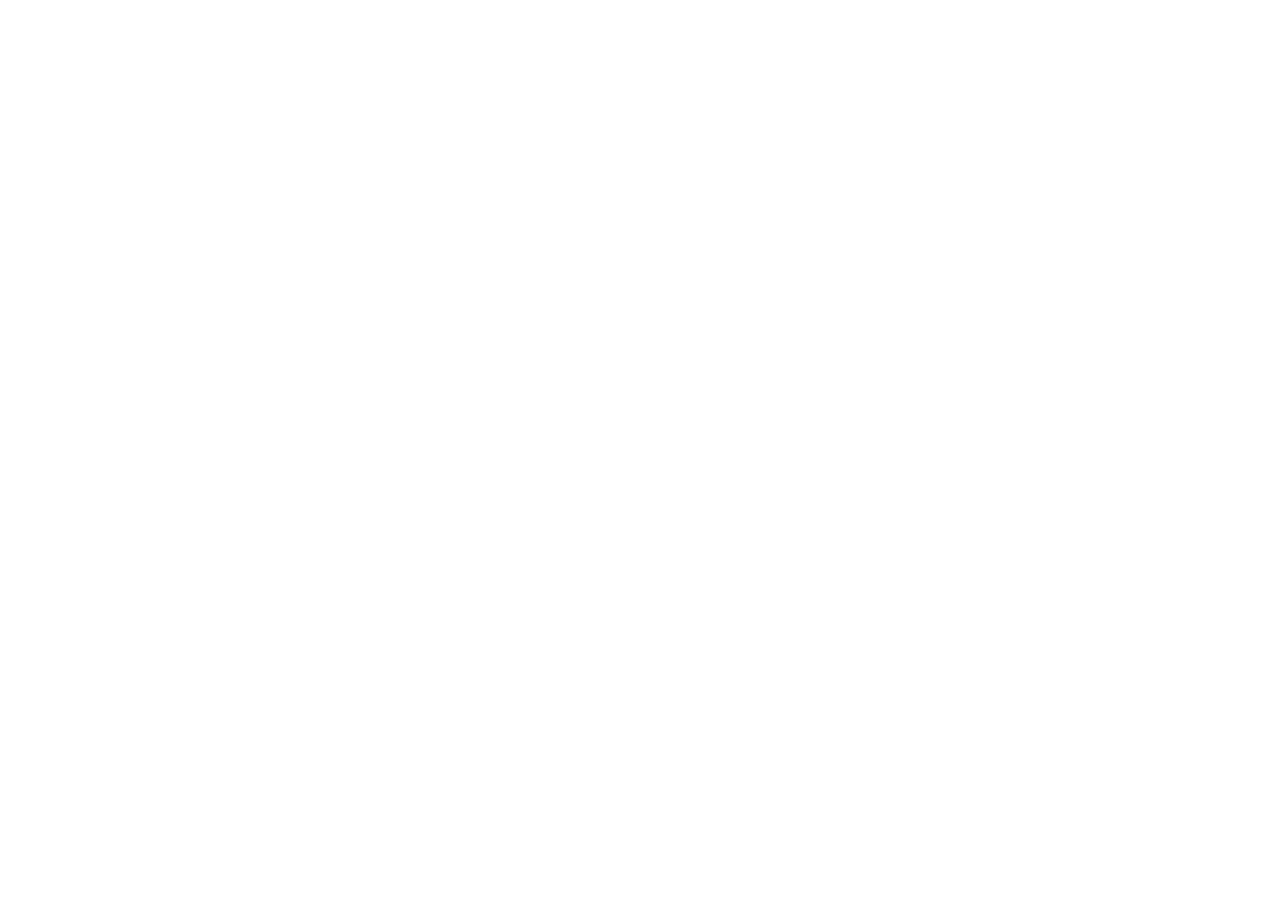
==== index.html @ 940b3079 "Rename 4-index.html to index.html" ====
<!doctype html>
<html lang="es"><head><meta charset="utf-8"><meta name="viewport" content="width=device-width,initial-scale=1">
<title>Mi rutina semanal</title><link rel="stylesheet" href="app.css"></head>
<body><div id="root"></div><script src="app.js"></script></body></html>
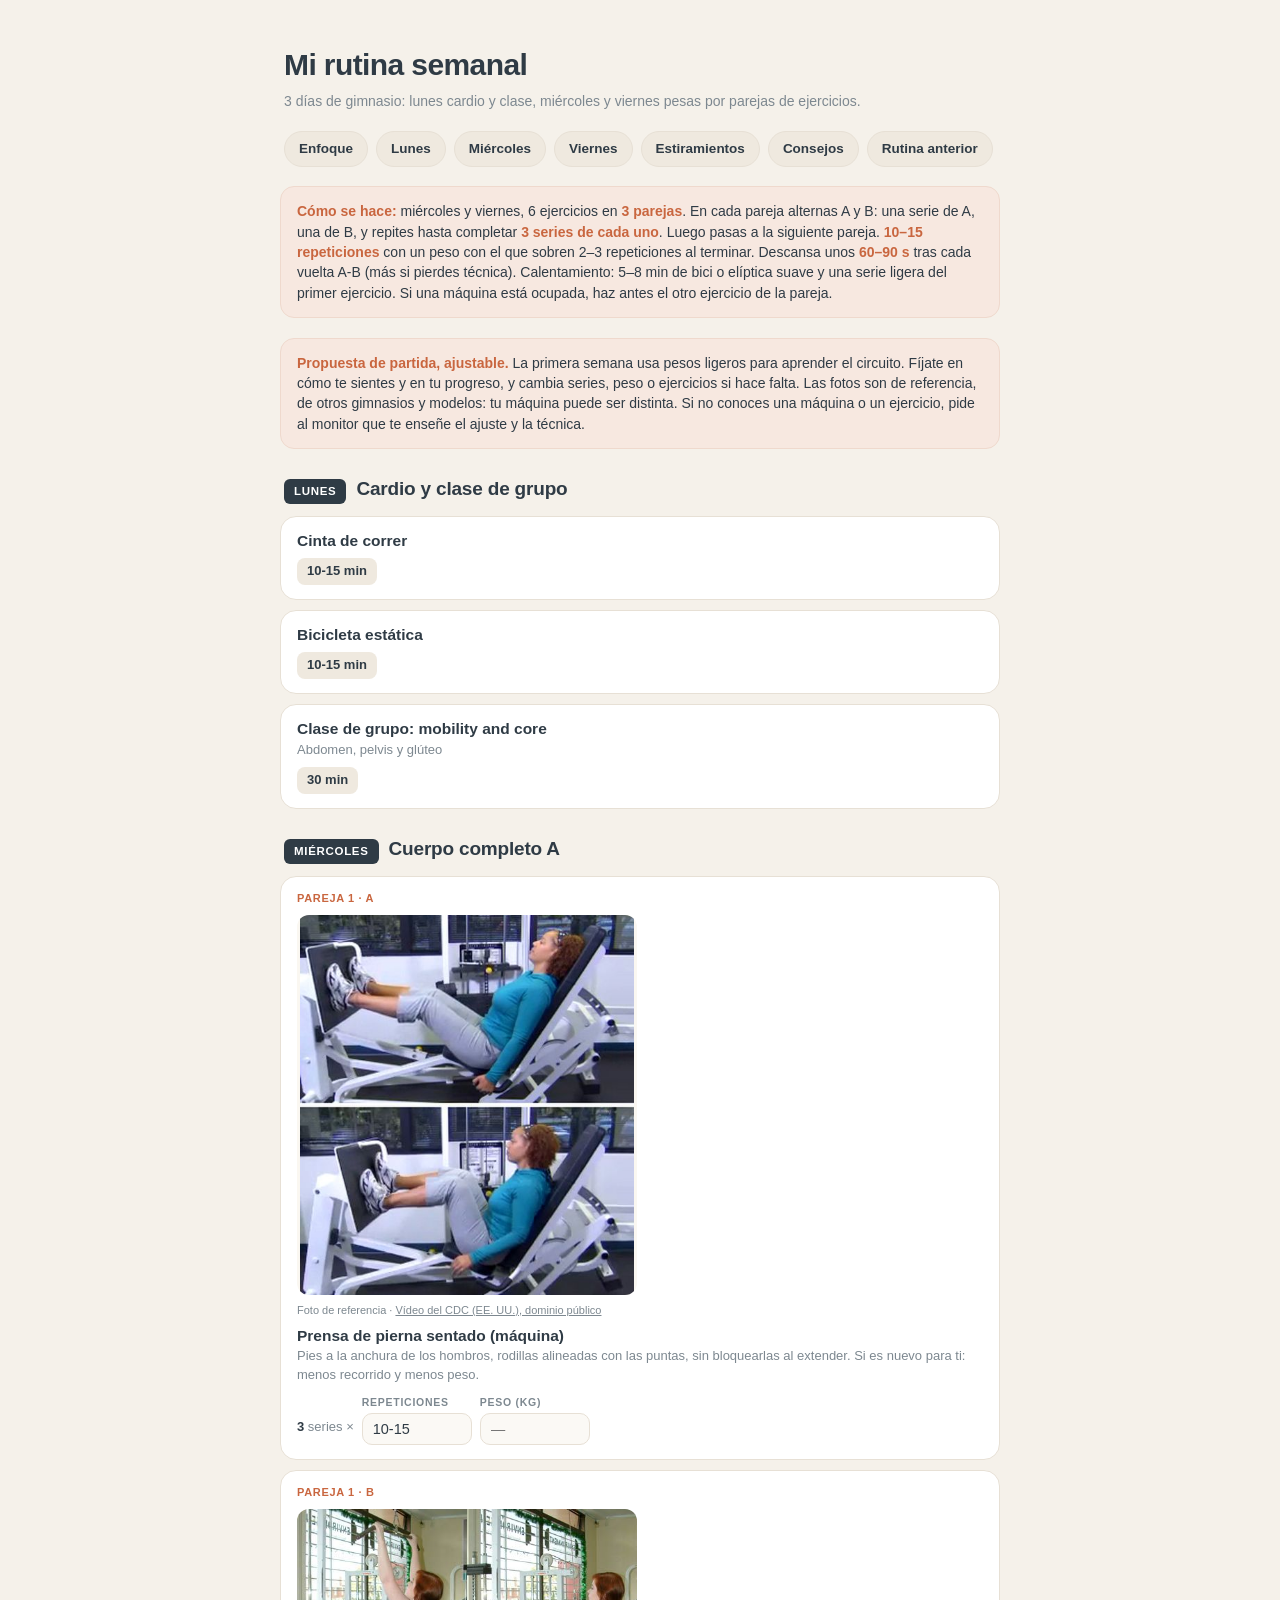
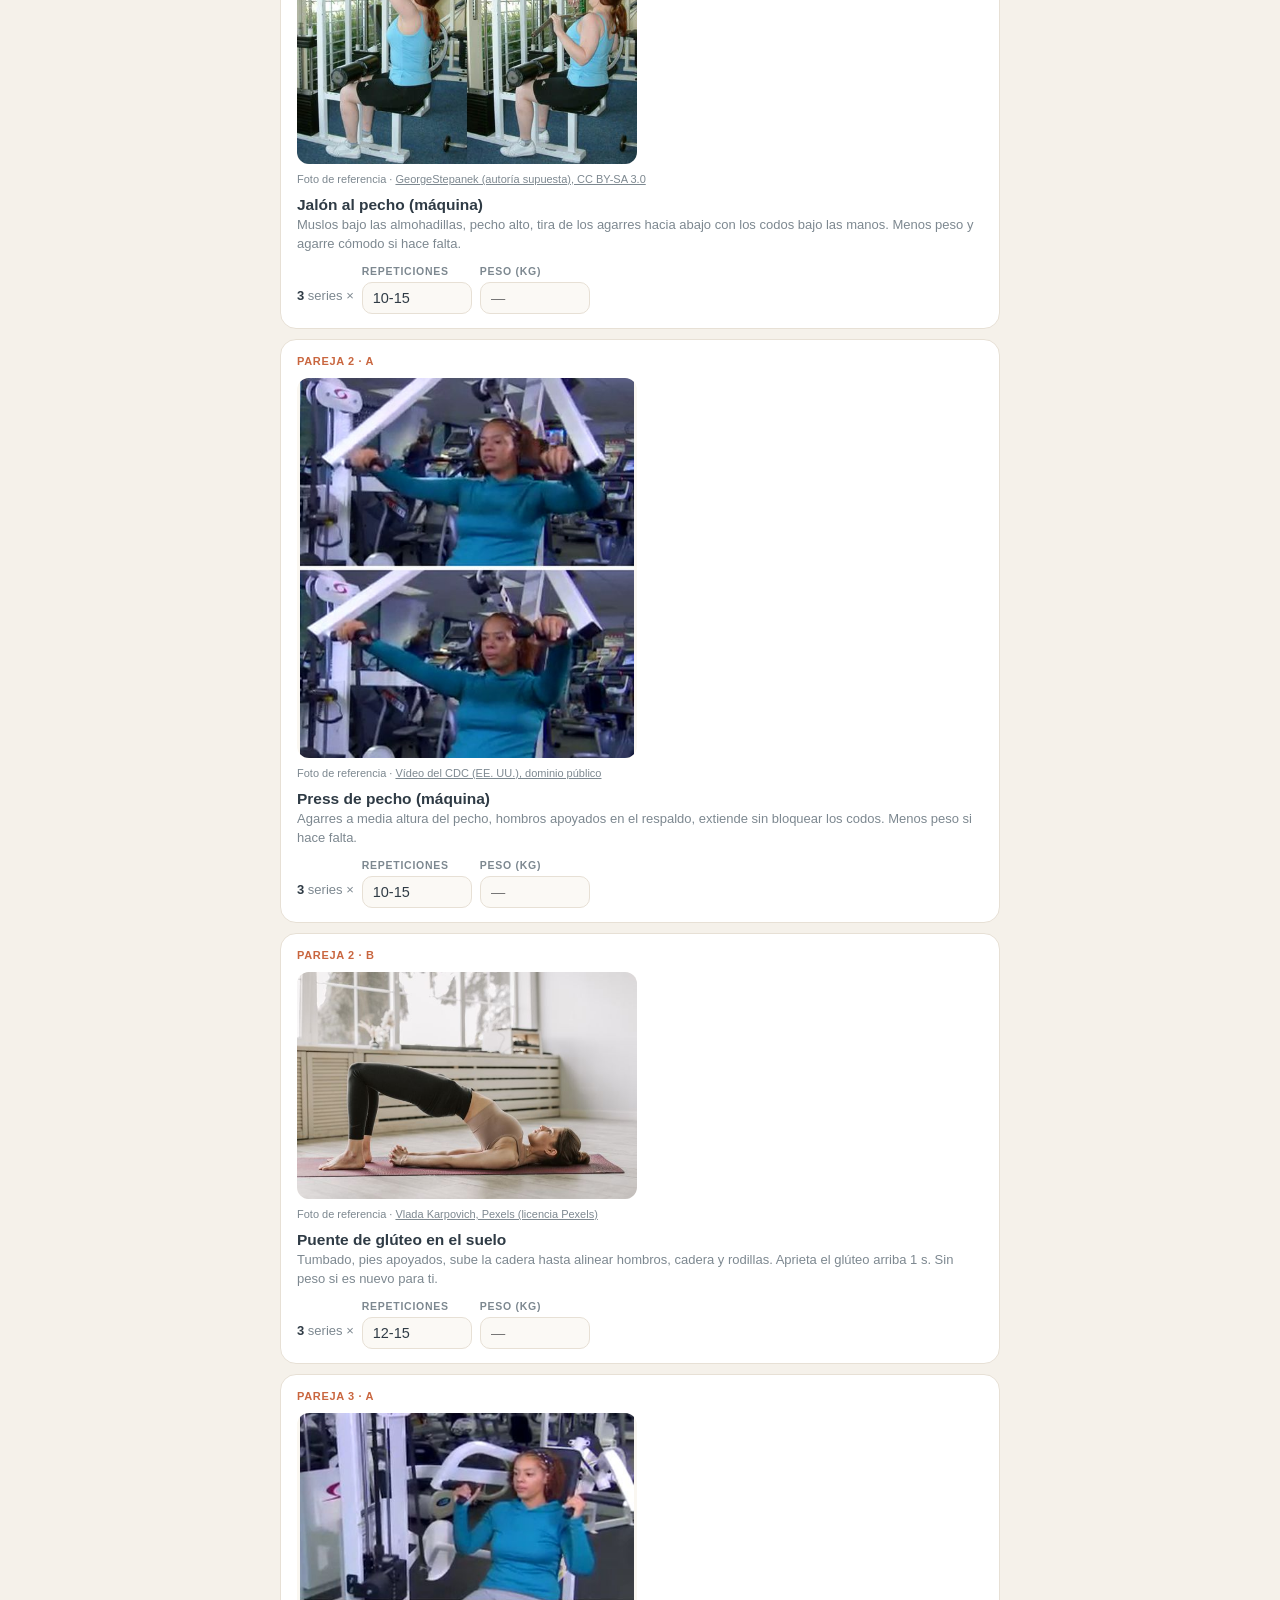
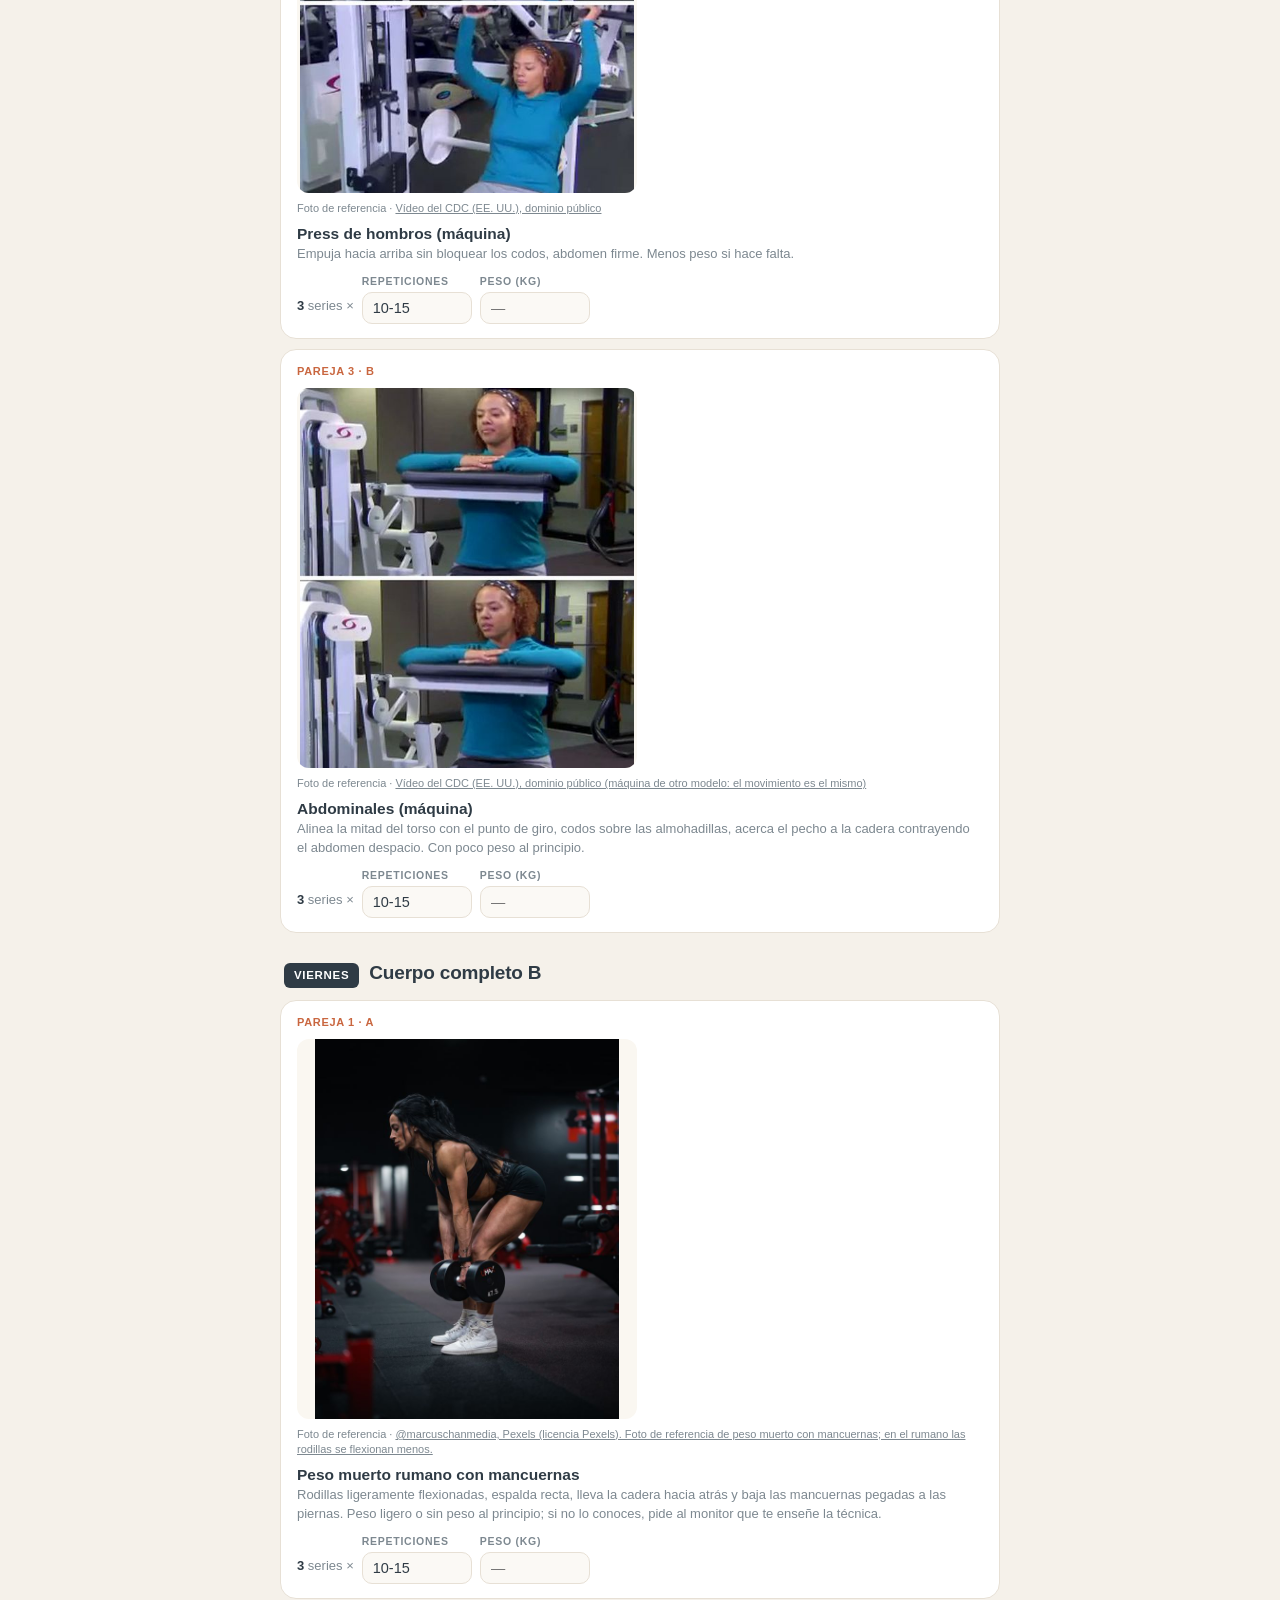
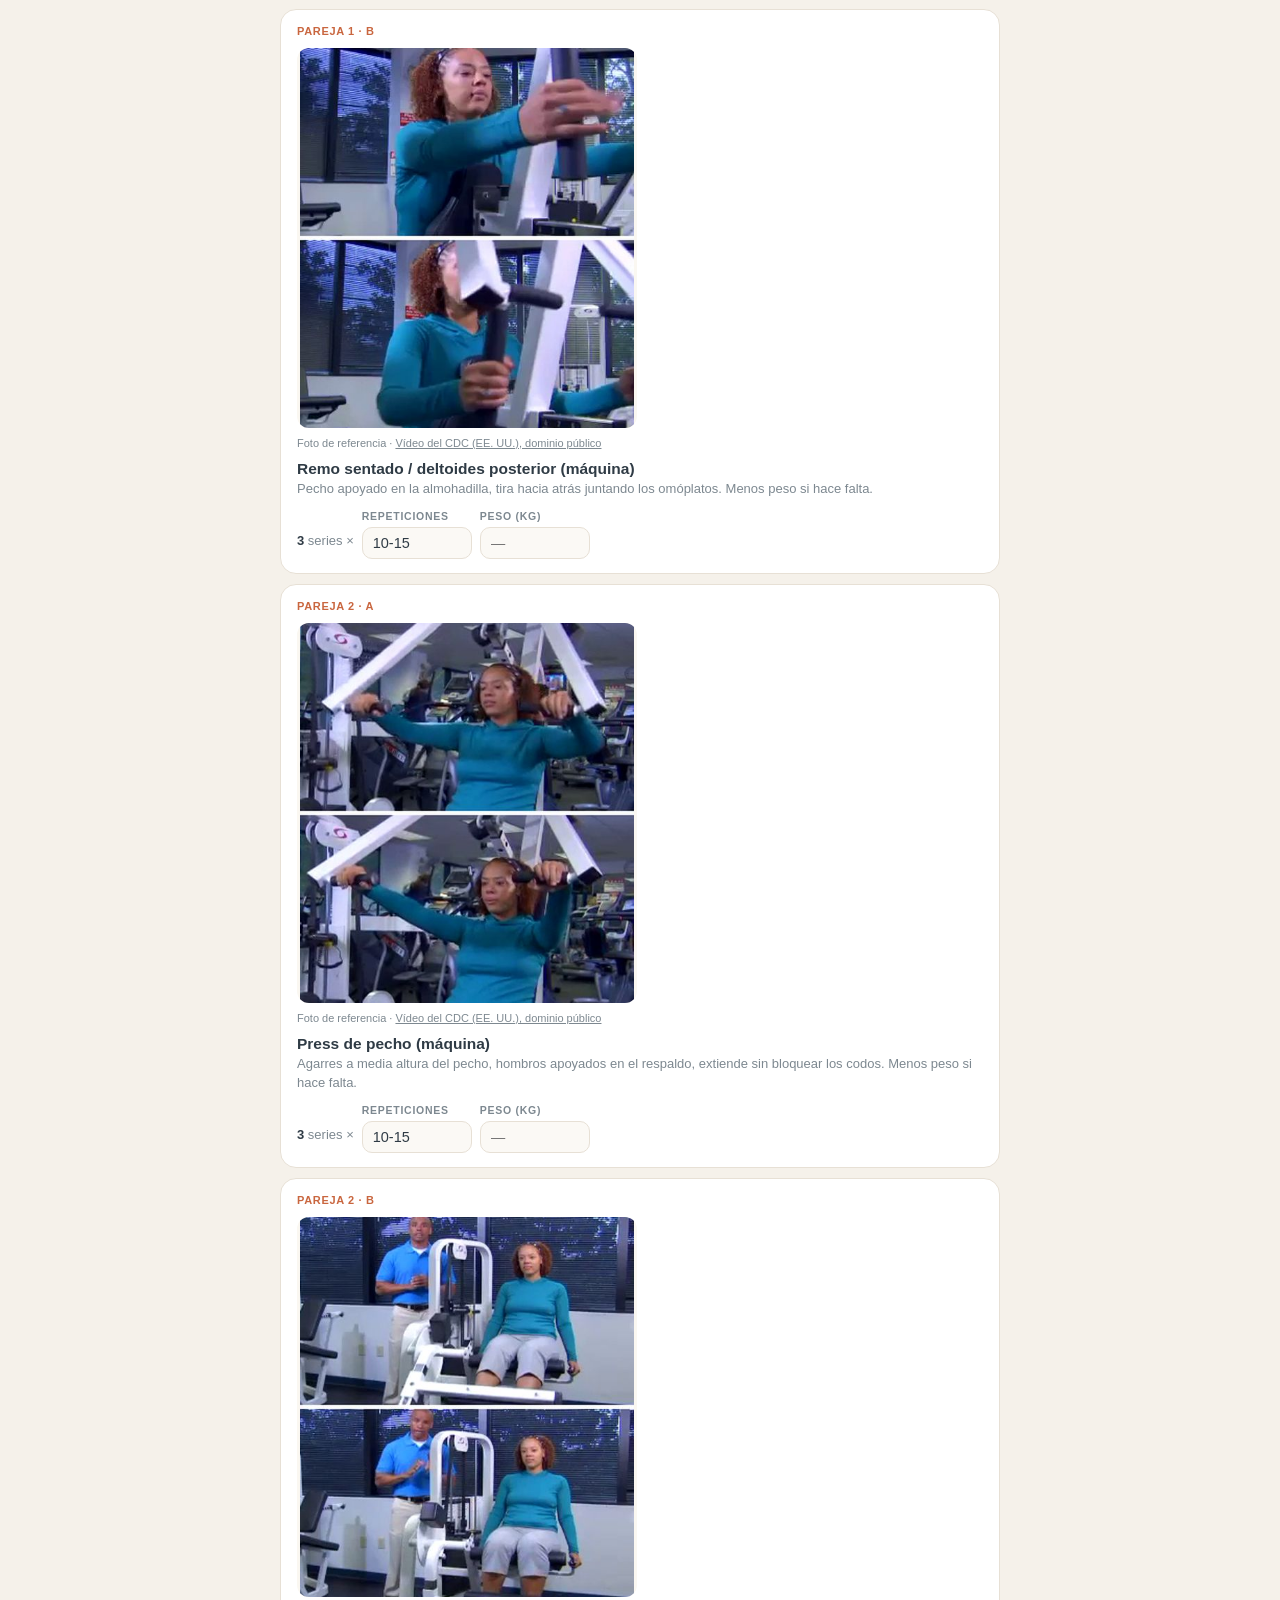
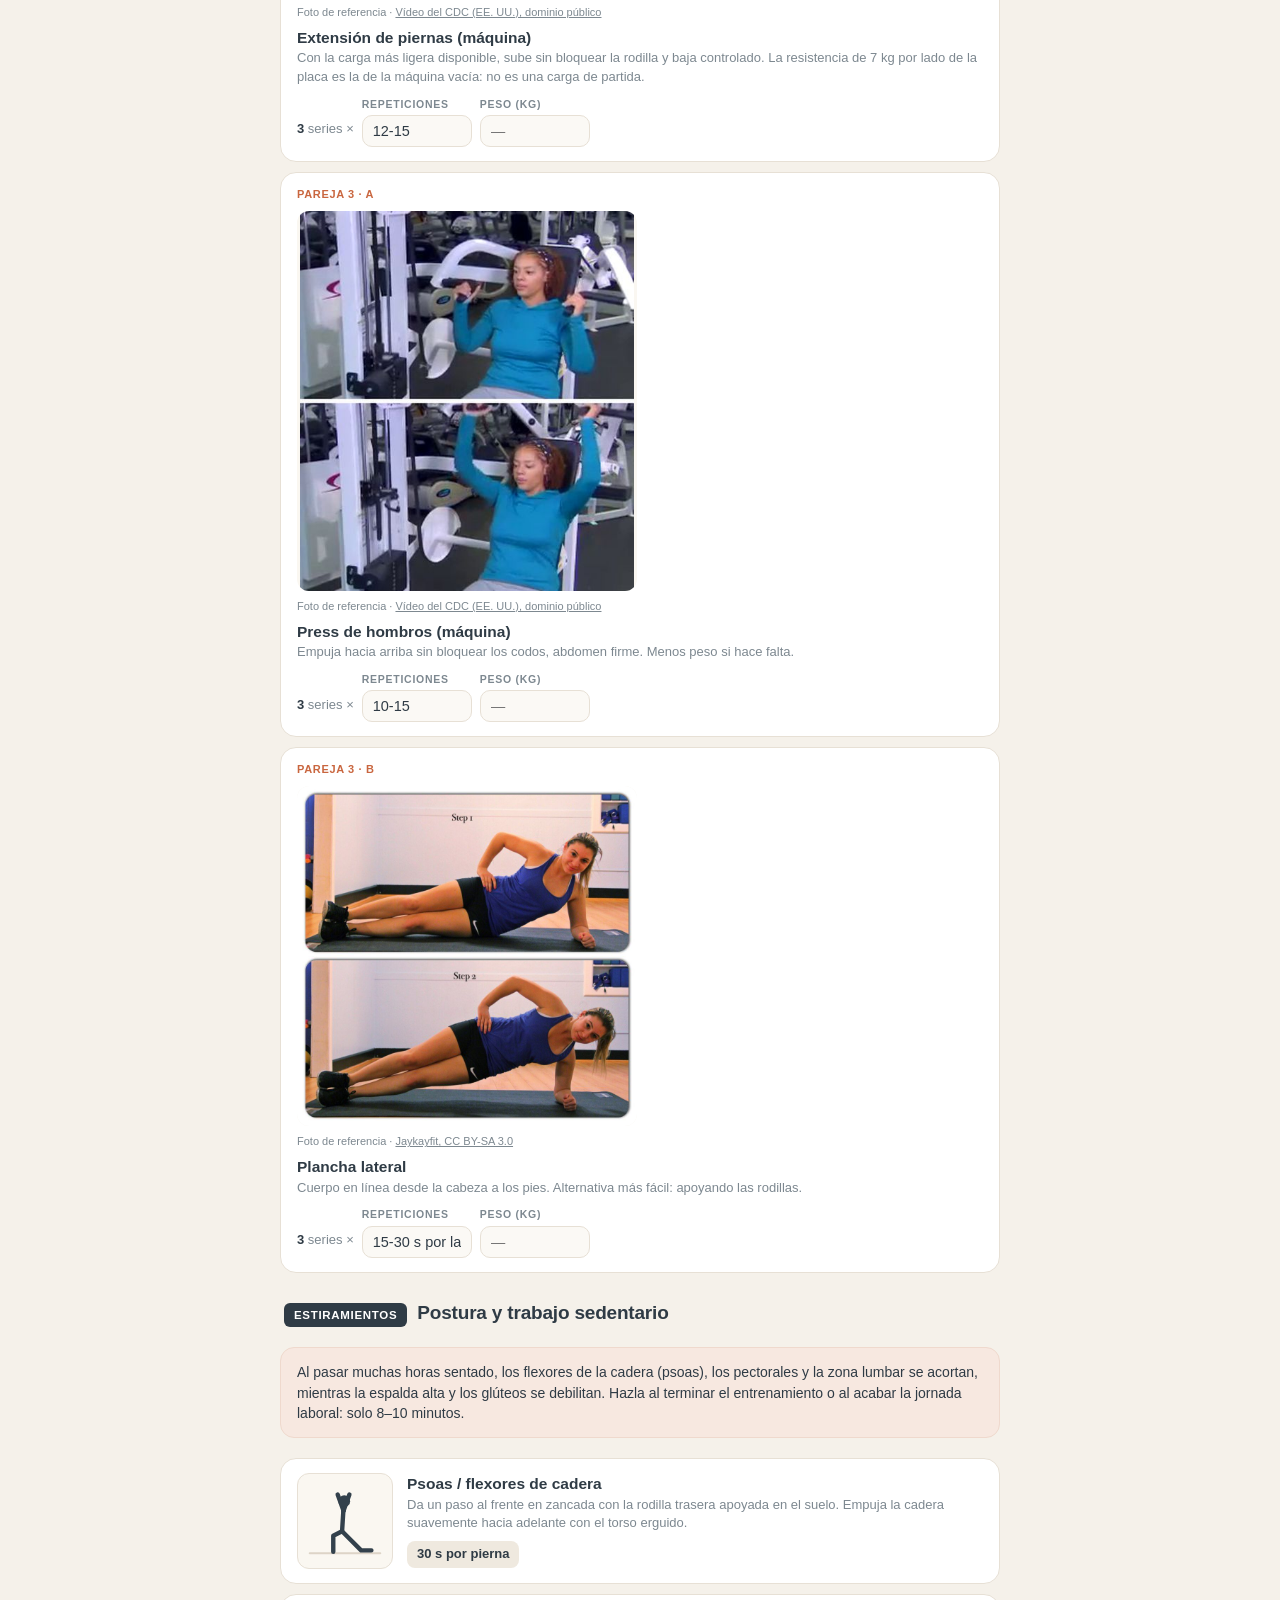
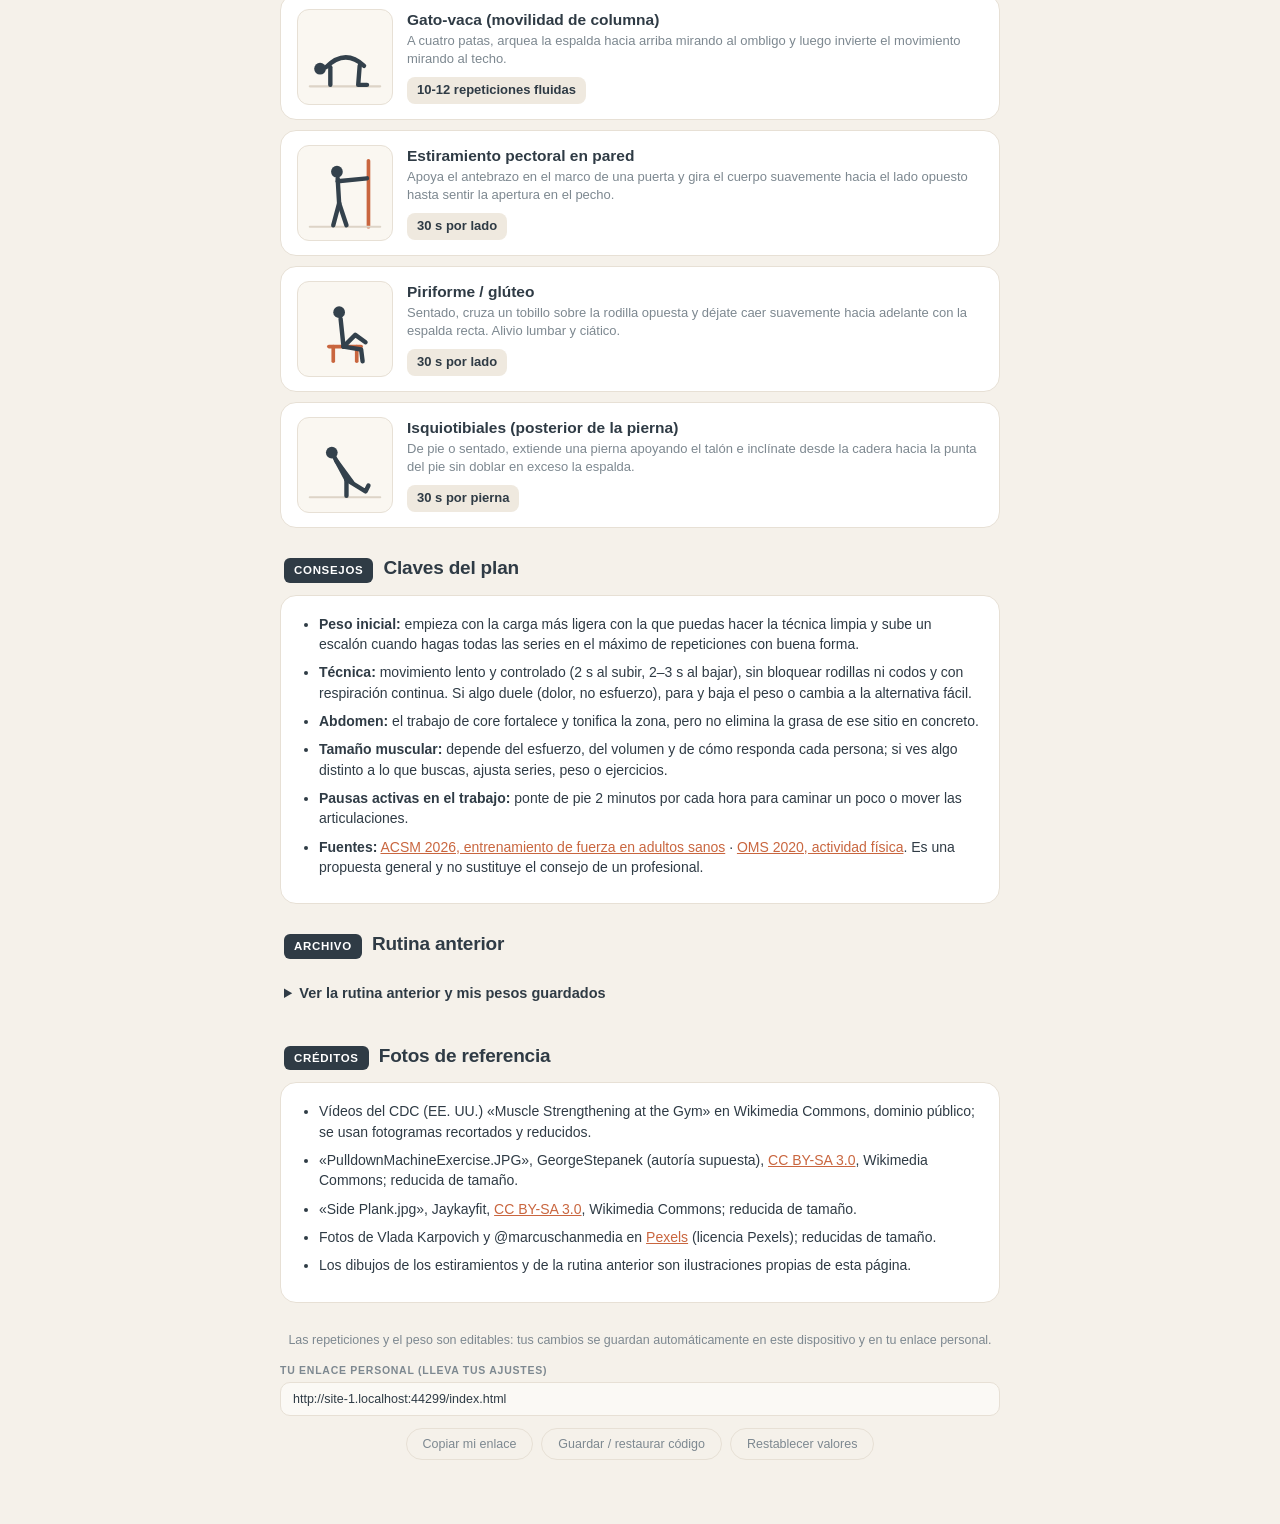
==== commit 7375a3c3: "Update index.html" ====
--- a/index.html
+++ b/index.html
@@ -1,4 +1,4 @@
 <!doctype html>
 <html lang="es"><head><meta charset="utf-8"><meta name="viewport" content="width=device-width,initial-scale=1">
-<title>Mi rutina semanal</title><link rel="stylesheet" href="app.css"></head>
-<body><div id="root"></div><script src="app.js"></script></body></html>
+<title>Mi rutina semanal</title><link rel="stylesheet" href="app-v2.css"></head>
+<body><div id="root"></div><script src="app-v2.js"></script></body></html>
--- a/app-v2.css
+++ b/app-v2.css
@@ -0,0 +1 @@
+html{--ds-page:#f5f1ea}html,body,#root{margin:0;min-height:100%}body{background:#f5f1ea}.wrap{--bg:#f5f1ea;--card:#ffffff;--ink:#2f3b45;--muted:#7d8890;--line:#e7e0d5;--accent:#c9663f;--accent-soft:#f7e8e0;--chip:#efe9df;--ok:#3f7d5d;font-family:-apple-system,BlinkMacSystemFont,Segoe UI,Roboto,Helvetica Neue,Arial,sans-serif;color:var(--ink);line-height:1.45;-webkit-font-smoothing:antialiased;max-width:720px;margin:0 auto;padding:20px 16px 64px}.wrap *{box-sizing:border-box;margin:0;padding:0}.wrap header.hero{padding:28px 4px 8px}.wrap header.hero h1{font-size:26px;letter-spacing:-.02em;line-height:1.15}.wrap header.hero .sub{color:var(--muted);font-size:14px;margin-top:8px}.wrap nav.chips{position:sticky;top:0;z-index:5;background:var(--ds-page);display:flex;gap:8px;overflow-x:auto;padding:12px 4px;scrollbar-width:none}.wrap nav.chips::-webkit-scrollbar{display:none}.wrap nav.chips a{flex:0 0 auto;text-decoration:none;color:var(--ink);background:var(--chip);border:1px solid var(--line);padding:7px 14px;border-radius:999px;font-size:13.5px;font-weight:600}.wrap .nota{background:var(--accent-soft);border:1px solid #efd9cd;border-radius:14px;padding:14px 16px;font-size:14px;margin:8px 0 20px}.wrap .nota strong{color:var(--accent)}.wrap section.dia{margin:26px 0 8px}.wrap .dia-head{display:flex;align-items:baseline;gap:10px;padding:0 4px 12px}.wrap .dia-head .tag{background:var(--ink);color:#fff;font-size:11.5px;font-weight:700;letter-spacing:.06em;text-transform:uppercase;padding:4px 10px;border-radius:6px}.wrap .dia-head h2{font-size:19px;letter-spacing:-.01em}.wrap .card{background:var(--card);border:1px solid var(--line);border-radius:16px;padding:14px 16px;margin-bottom:10px;display:flex;gap:14px;align-items:center}.wrap .card .fig{flex:0 0 84px;width:84px;height:84px;background:#faf7f1;border:1px solid var(--line);border-radius:12px;display:flex;align-items:center;justify-content:center}.wrap .card .fig svg{width:76px;height:76px}.wrap .card .body{flex:1;min-width:0}.wrap .card .name{font-weight:700;font-size:15.5px;line-height:1.25}.wrap .card .detail{color:var(--muted);font-size:13px;margin-top:2px}.wrap .fields{display:flex;gap:8px;margin-top:10px;flex-wrap:wrap}.wrap .field{display:flex;flex-direction:column;gap:3px}.wrap .field label{font-size:10.5px;font-weight:700;text-transform:uppercase;letter-spacing:.07em;color:var(--muted)}.wrap .field input{width:96px;padding:7px 10px;font-size:14.5px;color:var(--ink);border:1.5px solid var(--line);border-radius:10px;background:#fbf9f5;font-family:inherit;transition:border-color .15s}.wrap .field input:focus{outline:none;border-color:var(--accent);background:#fff}.wrap .field input.modified{border-color:var(--accent);background:var(--accent-soft)}.wrap .series{font-size:13px;color:var(--muted);margin-top:10px;align-self:end;padding-bottom:8px}.wrap .series b{color:var(--ink)}.wrap .stretch .time{display:inline-block;margin-top:8px;background:var(--chip);border-radius:8px;padding:4px 10px;font-size:13px;font-weight:600}.wrap .consejos{background:var(--card);border:1px solid var(--line);border-radius:16px;padding:18px}.wrap .consejos h2{font-size:17px;margin-bottom:10px}.wrap .consejos li{margin:0 0 8px 20px;font-size:14px}.wrap footer{margin-top:28px;text-align:center;color:var(--muted);font-size:12.5px}.wrap footer .actions{display:flex;gap:8px;justify-content:center;flex-wrap:wrap;margin-top:12px}.wrap footer .actions button{background:none;border:1px solid var(--line);color:var(--muted);border-radius:999px;padding:8px 16px;font-size:12.5px;cursor:pointer;font-family:inherit}.wrap footer .actions button:active{background:var(--chip)}.wrap #storage-note.warn{color:#a5532f;font-weight:600}#saved{position:fixed;left:50%;bottom:18px;transform:translate(-50%) translateY(80px);background:#3f7d5d;color:#fff;font-size:13px;font-weight:600;padding:9px 18px;border-radius:999px;opacity:0;transition:all .3s;pointer-events:none;box-shadow:0 6px 20px #0000002e}#saved.show{transform:translate(-50%) translateY(0);opacity:1}@media(min-width:640px){.wrap header.hero h1{font-size:30px}.wrap .card .fig{flex-basis:96px;width:96px;height:96px}.wrap .card .fig svg{width:88px;height:88px}.wrap .field input{width:110px}}.wrap .milink{margin-top:14px;text-align:left}.wrap .milink label,.wrap .codes label{display:block;font-size:10.5px;font-weight:700;text-transform:uppercase;letter-spacing:.07em;color:var(--muted);margin:12px 0 4px}.wrap .milink input{width:100%;padding:9px 12px;font-size:12.5px;color:var(--ink);border:1.5px solid var(--line);border-radius:10px;background:#fbf9f5;font-family:inherit}.wrap .codes{margin-top:8px;text-align:left;border-top:1px dashed var(--line);padding-top:6px}.wrap .codes textarea{width:100%;padding:9px 12px;font-size:12px;color:var(--ink);border:1.5px solid var(--line);border-radius:10px;background:#fbf9f5;font-family:ui-monospace,Menlo,monospace;resize:vertical;box-sizing:border-box}.wrap .codes .actions{justify-content:flex-start;margin-top:8px}.wrap .card.photo{flex-direction:column;align-items:stretch;gap:8px}.wrap .card.photo .par{font-size:11px;font-weight:700;letter-spacing:.06em;text-transform:uppercase;color:var(--accent)}.wrap .card.photo img{display:block;width:100%;max-width:340px;height:auto;max-height:380px;object-fit:contain;border-radius:12px;background:#faf7f1;align-self:flex-start}.wrap .card.photo .credit{font-size:11px;color:var(--muted);line-height:1.35}.wrap .card.photo .credit a{color:var(--muted)}.wrap .card.plain .time{display:inline-block;margin-top:8px;background:var(--chip);border-radius:8px;padding:4px 10px;font-size:13px;font-weight:600}.wrap details.archivo summary{cursor:pointer;padding:12px 4px;font-weight:600;font-size:14.5px}.wrap .consejos a{color:var(--accent)}
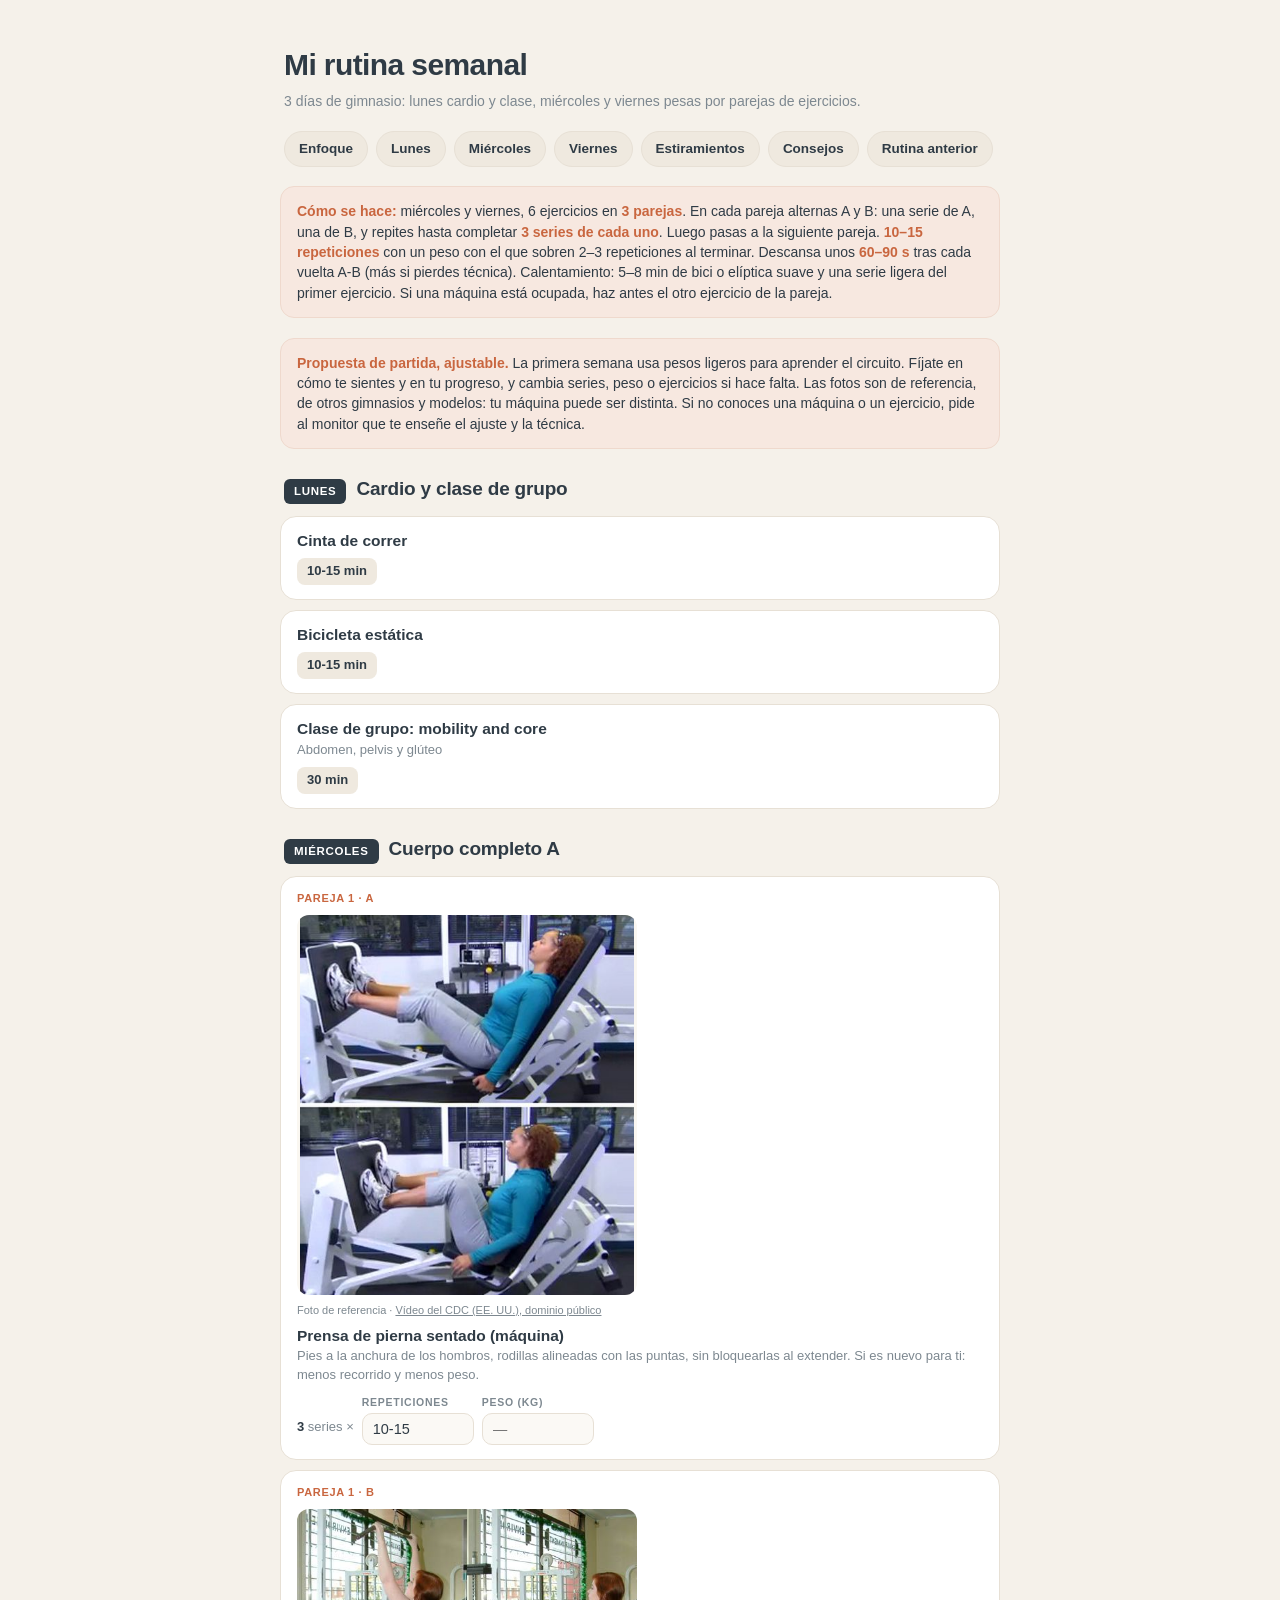
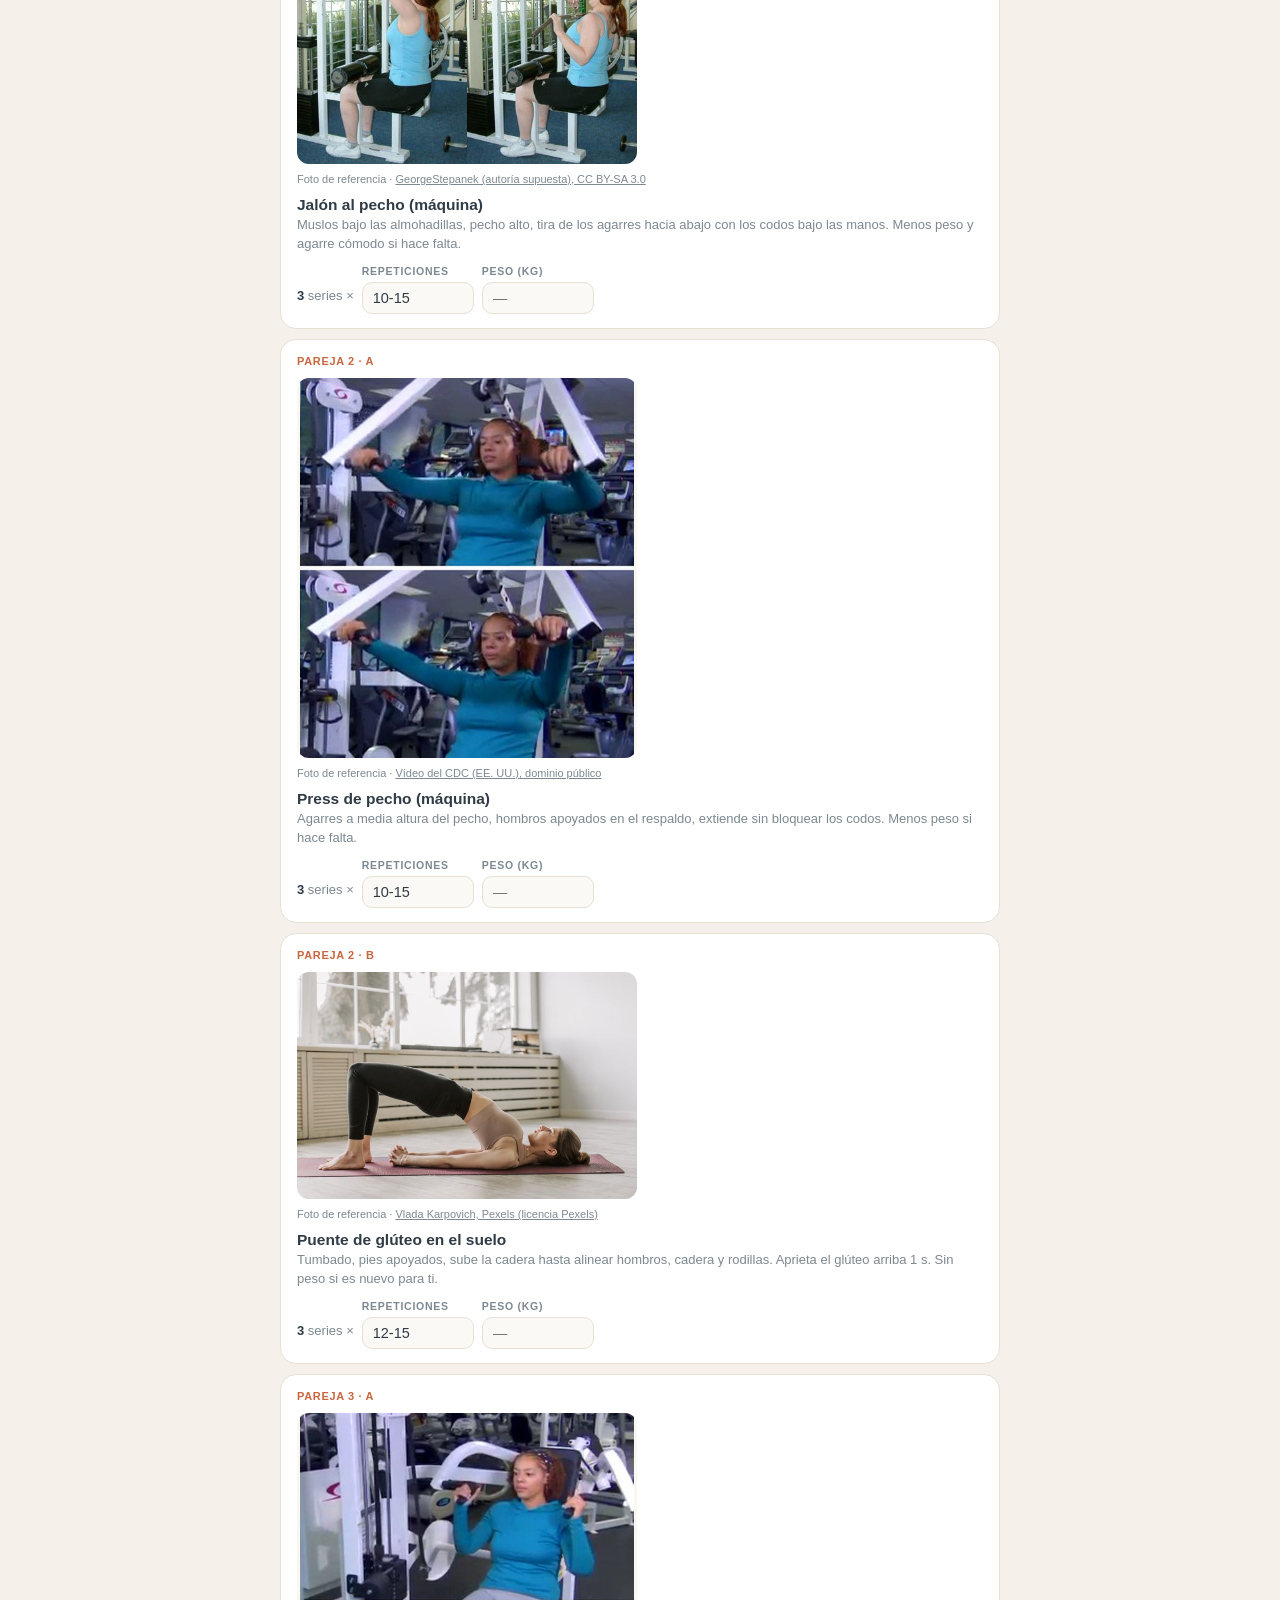
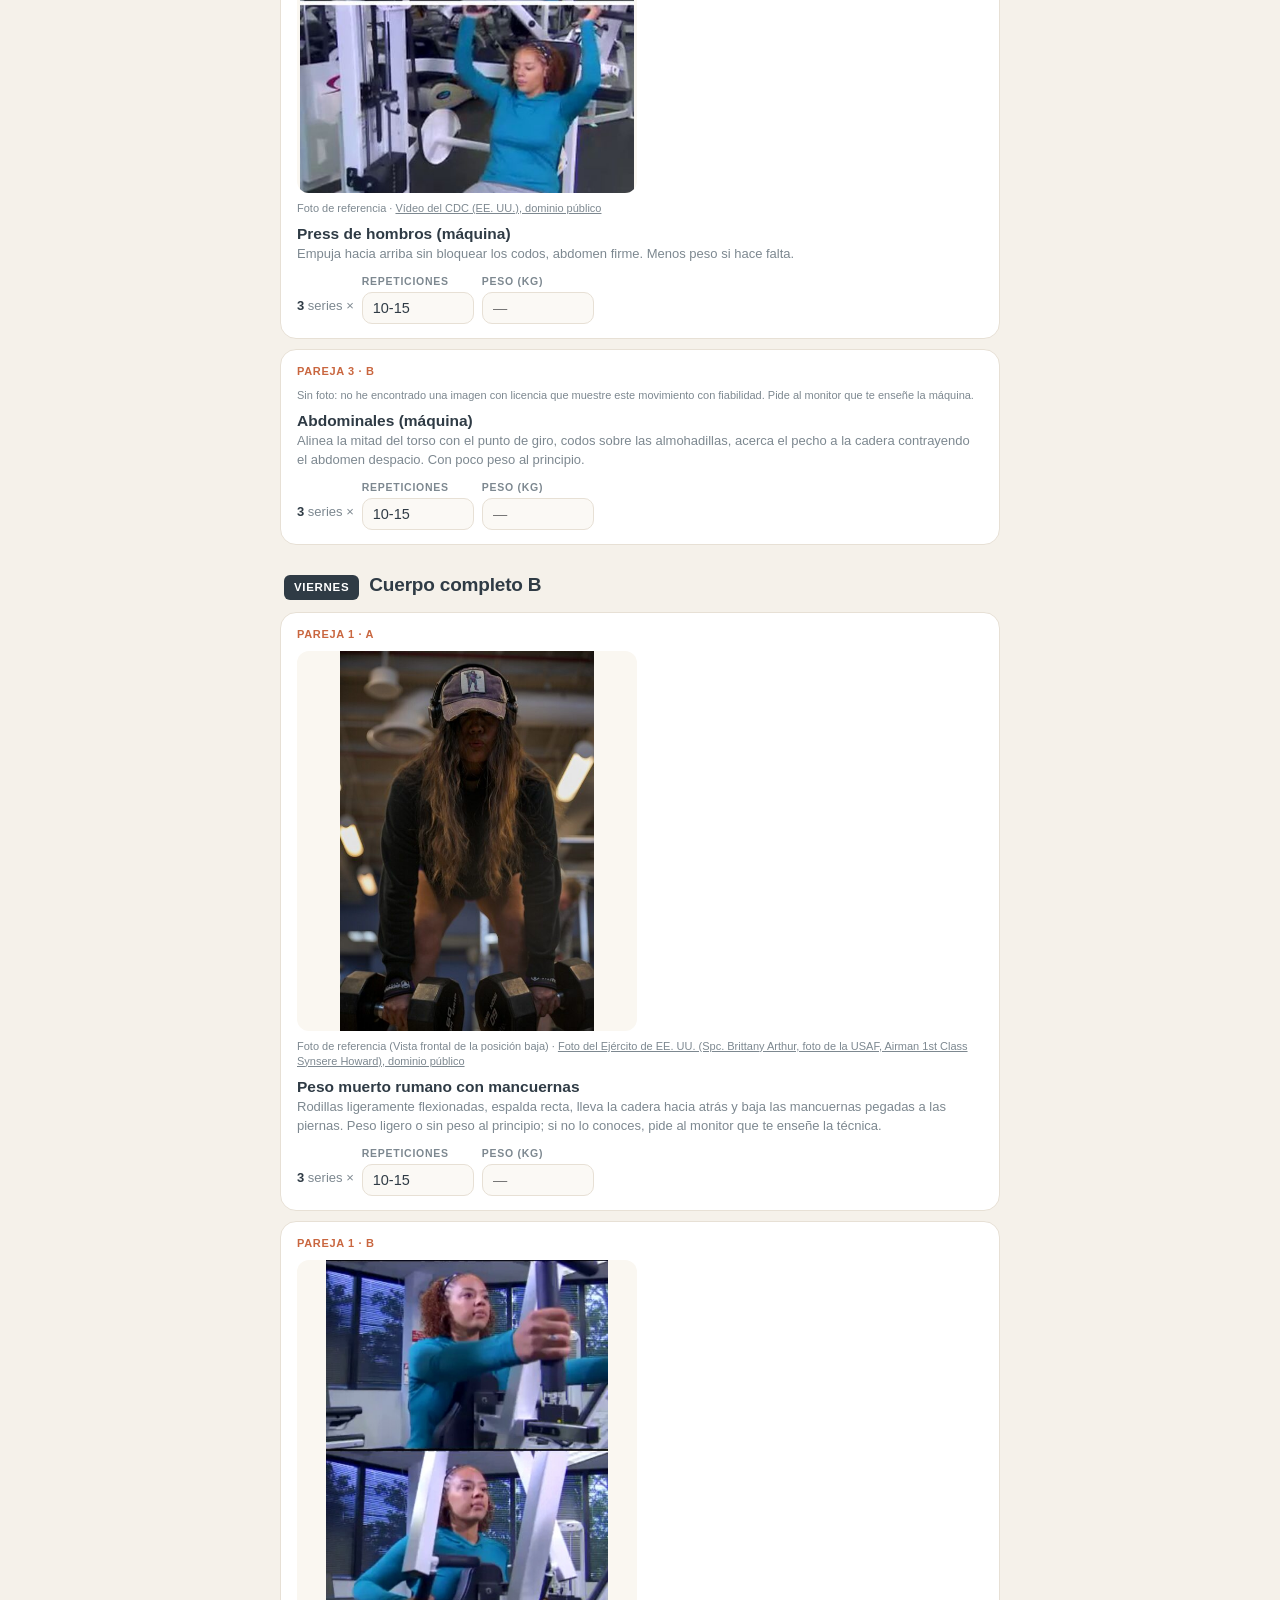
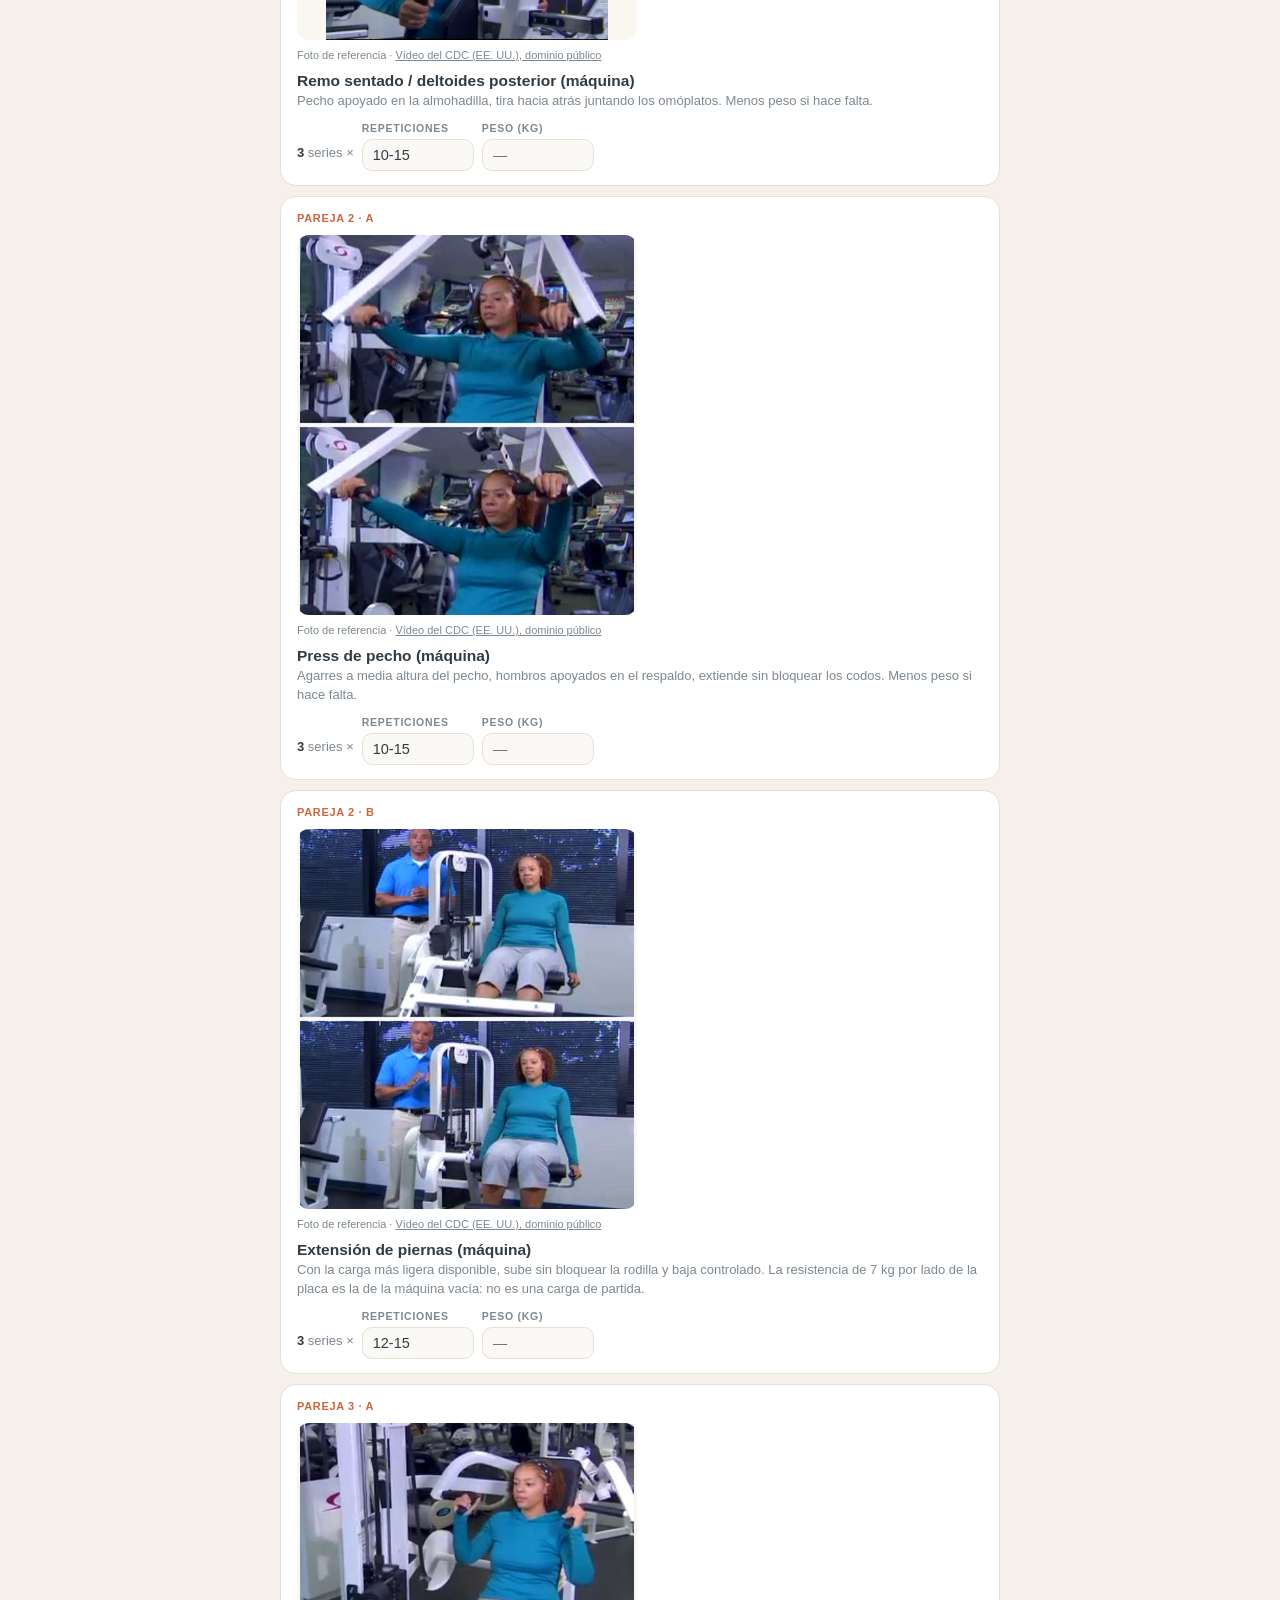
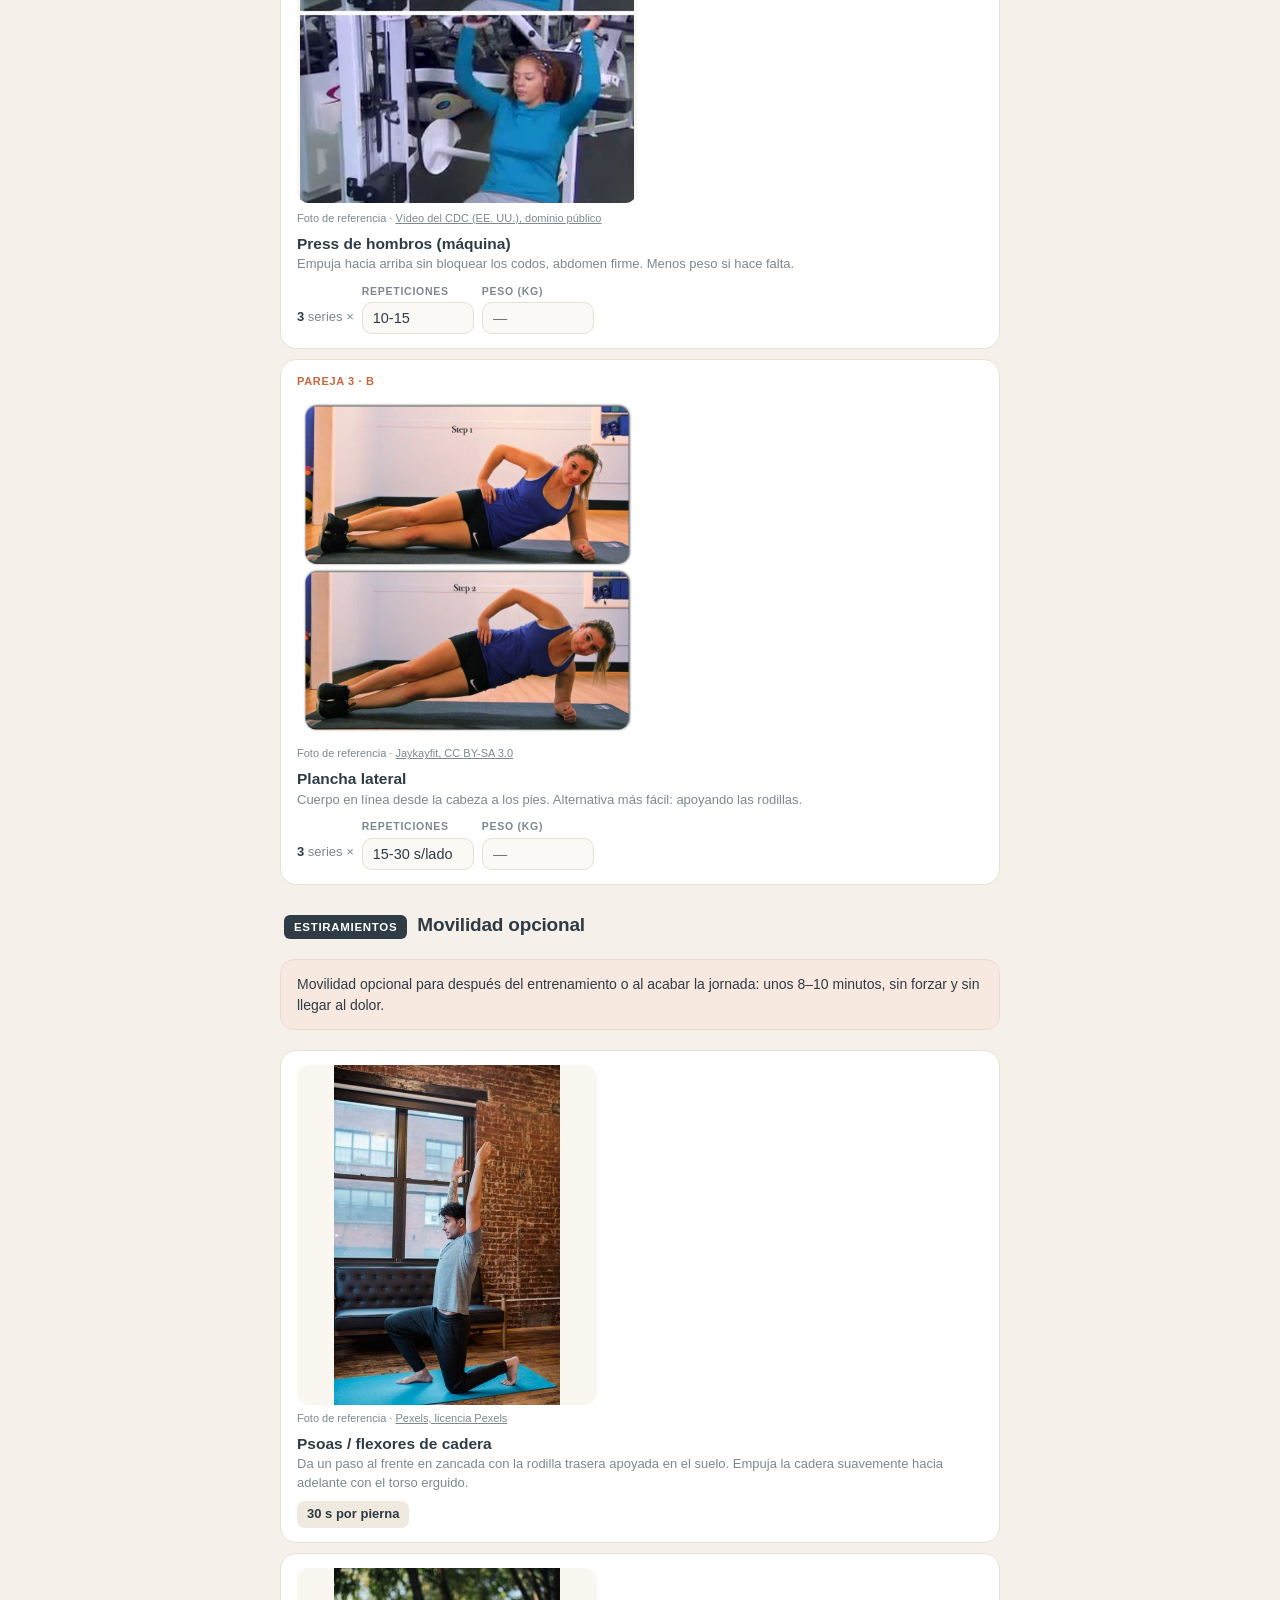
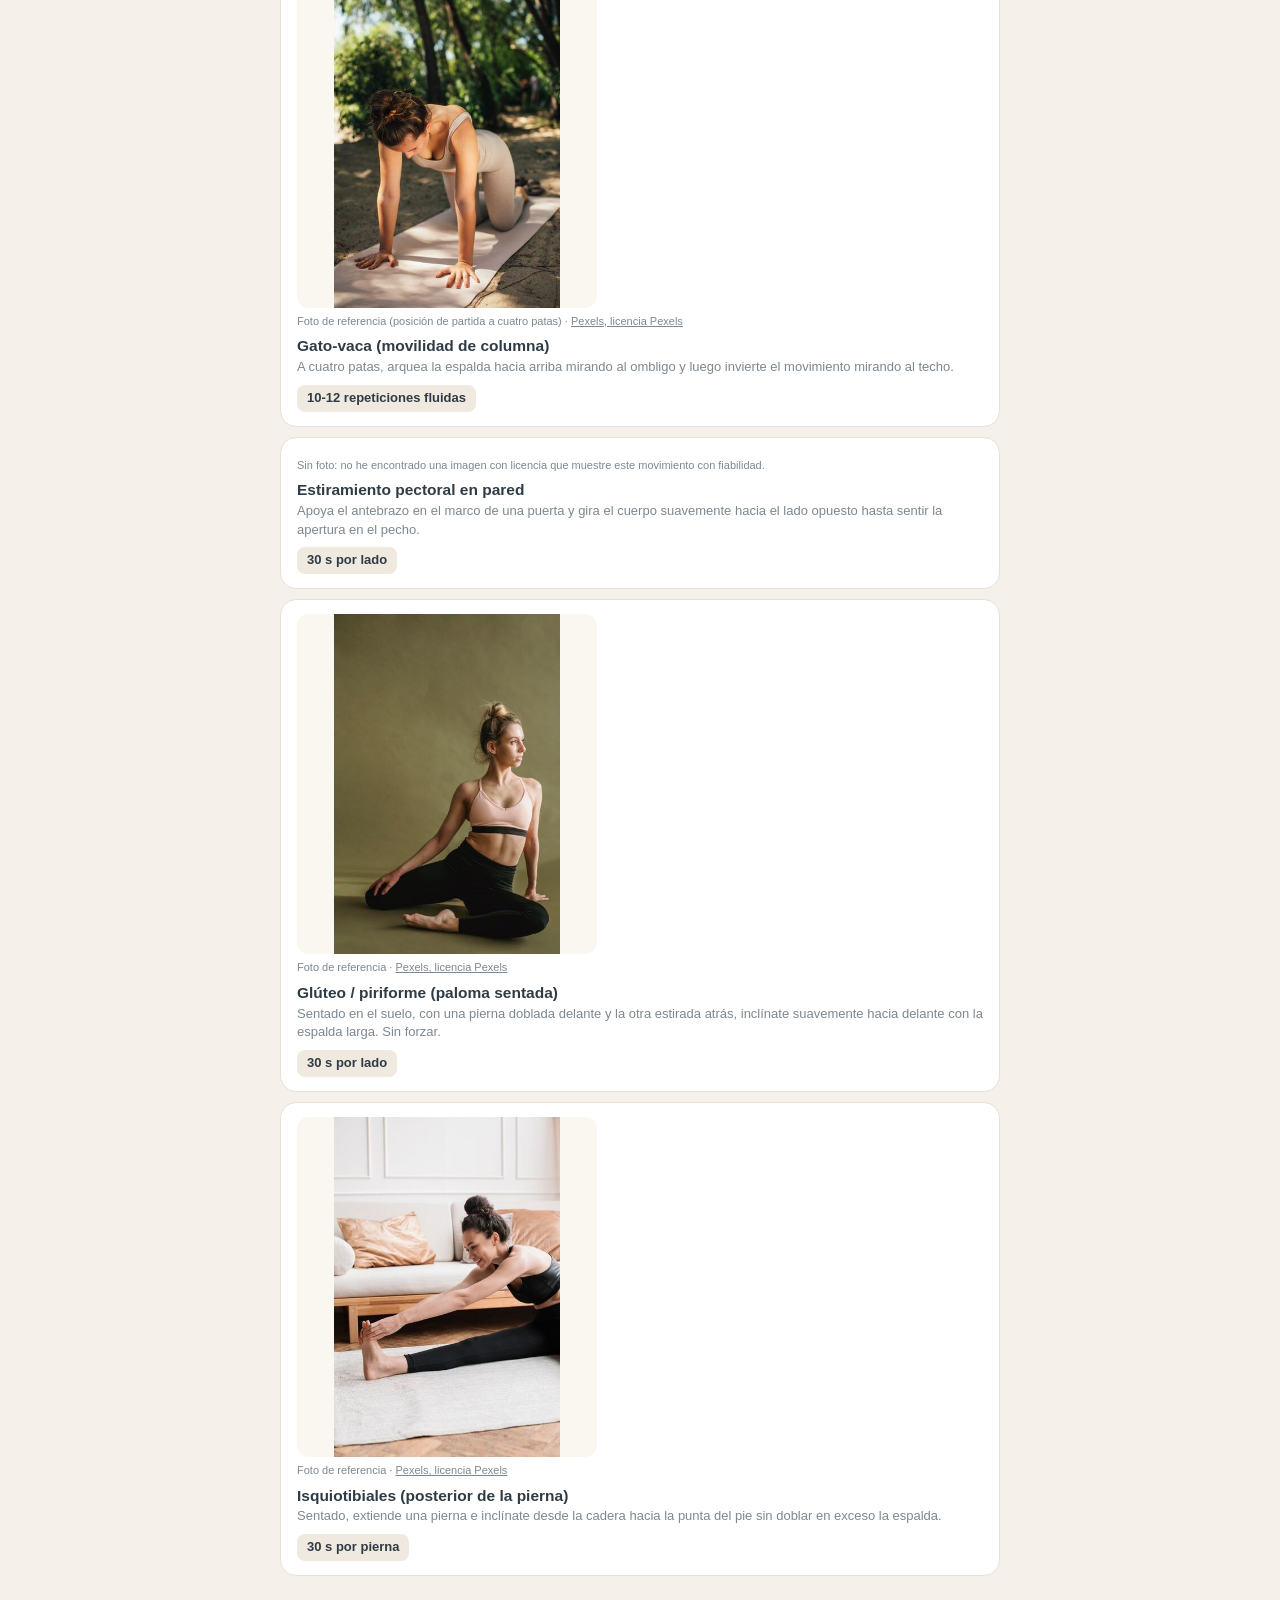
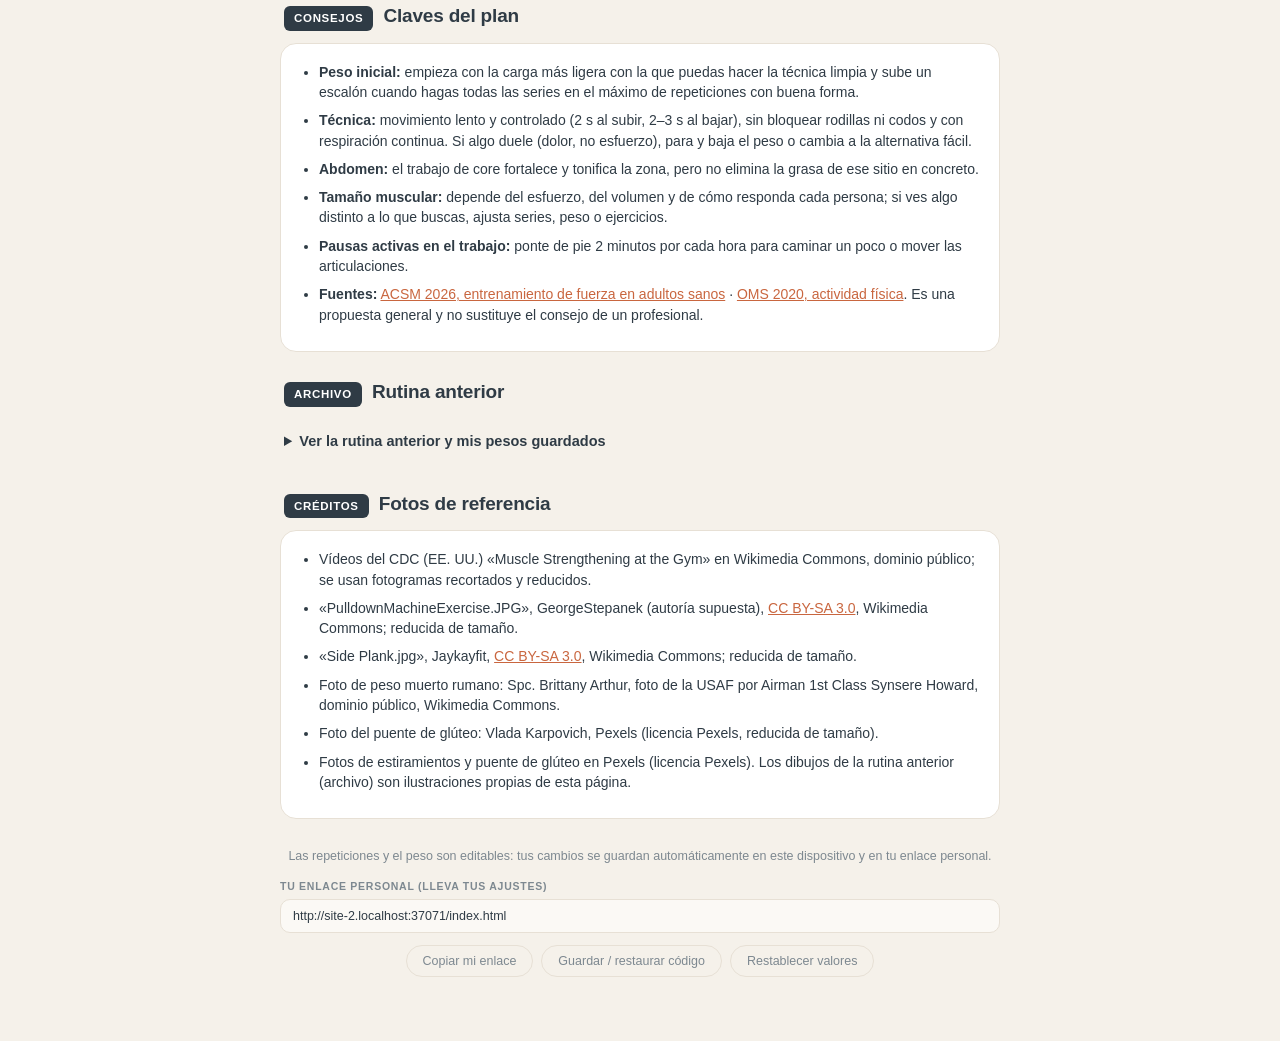
==== commit f8dbcce2: "Update index.html" ====
--- a/index.html
+++ b/index.html
@@ -1,4 +1,4 @@
 <!doctype html>
 <html lang="es"><head><meta charset="utf-8"><meta name="viewport" content="width=device-width,initial-scale=1">
-<title>Mi rutina semanal</title><link rel="stylesheet" href="app-v2.css"></head>
-<body><div id="root"></div><script src="app-v2.js"></script></body></html>
+<title>Mi rutina semanal</title><link rel="stylesheet" href="app-v3.css"></head>
+<body><div id="root"></div><script src="app-v3.js"></script></body></html>
--- a/app-v3.css
+++ b/app-v3.css
@@ -0,0 +1 @@
+html{--ds-page:#f5f1ea}html,body,#root{margin:0;min-height:100%}body{background:#f5f1ea}.wrap{--bg:#f5f1ea;--card:#ffffff;--ink:#2f3b45;--muted:#7d8890;--line:#e7e0d5;--accent:#c9663f;--accent-soft:#f7e8e0;--chip:#efe9df;--ok:#3f7d5d;font-family:-apple-system,BlinkMacSystemFont,Segoe UI,Roboto,Helvetica Neue,Arial,sans-serif;color:var(--ink);line-height:1.45;-webkit-font-smoothing:antialiased;max-width:720px;margin:0 auto;padding:20px 16px 64px}.wrap *{box-sizing:border-box;margin:0;padding:0}.wrap header.hero{padding:28px 4px 8px}.wrap header.hero h1{font-size:26px;letter-spacing:-.02em;line-height:1.15}.wrap header.hero .sub{color:var(--muted);font-size:14px;margin-top:8px}.wrap nav.chips{position:sticky;top:0;z-index:5;background:var(--ds-page);display:flex;gap:8px;overflow-x:auto;padding:12px 4px;scrollbar-width:none}.wrap nav.chips::-webkit-scrollbar{display:none}.wrap nav.chips a{flex:0 0 auto;text-decoration:none;color:var(--ink);background:var(--chip);border:1px solid var(--line);padding:7px 14px;border-radius:999px;font-size:13.5px;font-weight:600}.wrap .nota{background:var(--accent-soft);border:1px solid #efd9cd;border-radius:14px;padding:14px 16px;font-size:14px;margin:8px 0 20px}.wrap .nota strong{color:var(--accent)}.wrap section.dia{margin:26px 0 8px}.wrap .dia-head{display:flex;align-items:baseline;gap:10px;padding:0 4px 12px}.wrap .dia-head .tag{background:var(--ink);color:#fff;font-size:11.5px;font-weight:700;letter-spacing:.06em;text-transform:uppercase;padding:4px 10px;border-radius:6px}.wrap .dia-head h2{font-size:19px;letter-spacing:-.01em}.wrap .card{background:var(--card);border:1px solid var(--line);border-radius:16px;padding:14px 16px;margin-bottom:10px;display:flex;gap:14px;align-items:center}.wrap .card .fig{flex:0 0 84px;width:84px;height:84px;background:#faf7f1;border:1px solid var(--line);border-radius:12px;display:flex;align-items:center;justify-content:center}.wrap .card .fig svg{width:76px;height:76px}.wrap .card .body{flex:1;min-width:0}.wrap .card .name{font-weight:700;font-size:15.5px;line-height:1.25}.wrap .card .detail{color:var(--muted);font-size:13px;margin-top:2px}.wrap .fields{display:flex;gap:8px;margin-top:10px;flex-wrap:wrap}.wrap .field{display:flex;flex-direction:column;gap:3px}.wrap .field label{font-size:10.5px;font-weight:700;text-transform:uppercase;letter-spacing:.07em;color:var(--muted)}.wrap .field input{width:96px;padding:7px 10px;font-size:14.5px;color:var(--ink);border:1.5px solid var(--line);border-radius:10px;background:#fbf9f5;font-family:inherit;transition:border-color .15s}.wrap .field input:focus{outline:none;border-color:var(--accent);background:#fff}.wrap .field input.modified{border-color:var(--accent);background:var(--accent-soft)}.wrap .series{font-size:13px;color:var(--muted);margin-top:10px;align-self:end;padding-bottom:8px}.wrap .series b{color:var(--ink)}.wrap .stretch .time{display:inline-block;margin-top:8px;background:var(--chip);border-radius:8px;padding:4px 10px;font-size:13px;font-weight:600}.wrap .consejos{background:var(--card);border:1px solid var(--line);border-radius:16px;padding:18px}.wrap .consejos h2{font-size:17px;margin-bottom:10px}.wrap .consejos li{margin:0 0 8px 20px;font-size:14px}.wrap footer{margin-top:28px;text-align:center;color:var(--muted);font-size:12.5px}.wrap footer .actions{display:flex;gap:8px;justify-content:center;flex-wrap:wrap;margin-top:12px}.wrap footer .actions button{background:none;border:1px solid var(--line);color:var(--muted);border-radius:999px;padding:8px 16px;font-size:12.5px;cursor:pointer;font-family:inherit}.wrap footer .actions button:active{background:var(--chip)}.wrap #storage-note.warn{color:#a5532f;font-weight:600}#saved{position:fixed;left:50%;bottom:18px;transform:translate(-50%) translateY(80px);background:#3f7d5d;color:#fff;font-size:13px;font-weight:600;padding:9px 18px;border-radius:999px;opacity:0;transition:all .3s;pointer-events:none;box-shadow:0 6px 20px #0000002e}#saved.show{transform:translate(-50%) translateY(0);opacity:1}@media(min-width:640px){.wrap header.hero h1{font-size:30px}.wrap .card .fig{flex-basis:96px;width:96px;height:96px}.wrap .card .fig svg{width:88px;height:88px}.wrap .field input{width:110px}}.wrap .milink{margin-top:14px;text-align:left}.wrap .milink label,.wrap .codes label{display:block;font-size:10.5px;font-weight:700;text-transform:uppercase;letter-spacing:.07em;color:var(--muted);margin:12px 0 4px}.wrap .milink input{width:100%;padding:9px 12px;font-size:12.5px;color:var(--ink);border:1.5px solid var(--line);border-radius:10px;background:#fbf9f5;font-family:inherit}.wrap .codes{margin-top:8px;text-align:left;border-top:1px dashed var(--line);padding-top:6px}.wrap .codes textarea{width:100%;padding:9px 12px;font-size:12px;color:var(--ink);border:1.5px solid var(--line);border-radius:10px;background:#fbf9f5;font-family:ui-monospace,Menlo,monospace;resize:vertical;box-sizing:border-box}.wrap .codes .actions{justify-content:flex-start;margin-top:8px}.wrap .card.photo{flex-direction:column;align-items:stretch;gap:8px}.wrap .card.photo .par{font-size:11px;font-weight:700;letter-spacing:.06em;text-transform:uppercase;color:var(--accent)}.wrap .card.photo img{display:block;width:100%;max-width:340px;height:auto;max-height:380px;object-fit:contain;border-radius:12px;background:#faf7f1;align-self:flex-start}.wrap .card.photo .credit{font-size:11px;color:var(--muted);line-height:1.35}.wrap .card.photo .credit a{color:var(--muted)}.wrap .card.plain .time{display:inline-block;margin-top:8px;background:var(--chip);border-radius:8px;padding:4px 10px;font-size:13px;font-weight:600}.wrap details.archivo summary{cursor:pointer;padding:12px 4px;font-weight:600;font-size:14.5px}.wrap .consejos a{color:var(--accent)}.wrap .card.stretch{flex-direction:column;align-items:stretch}.wrap .card.stretch .simg{display:block;width:100%;max-width:300px;max-height:340px;object-fit:contain;border-radius:12px;background:#faf7f1}.wrap .card.stretch .credit{font-size:11px;color:var(--muted);line-height:1.35;margin:6px 0 8px}.wrap .card.stretch .credit a{color:var(--muted)}.wrap .card.photo .field input{width:112px}
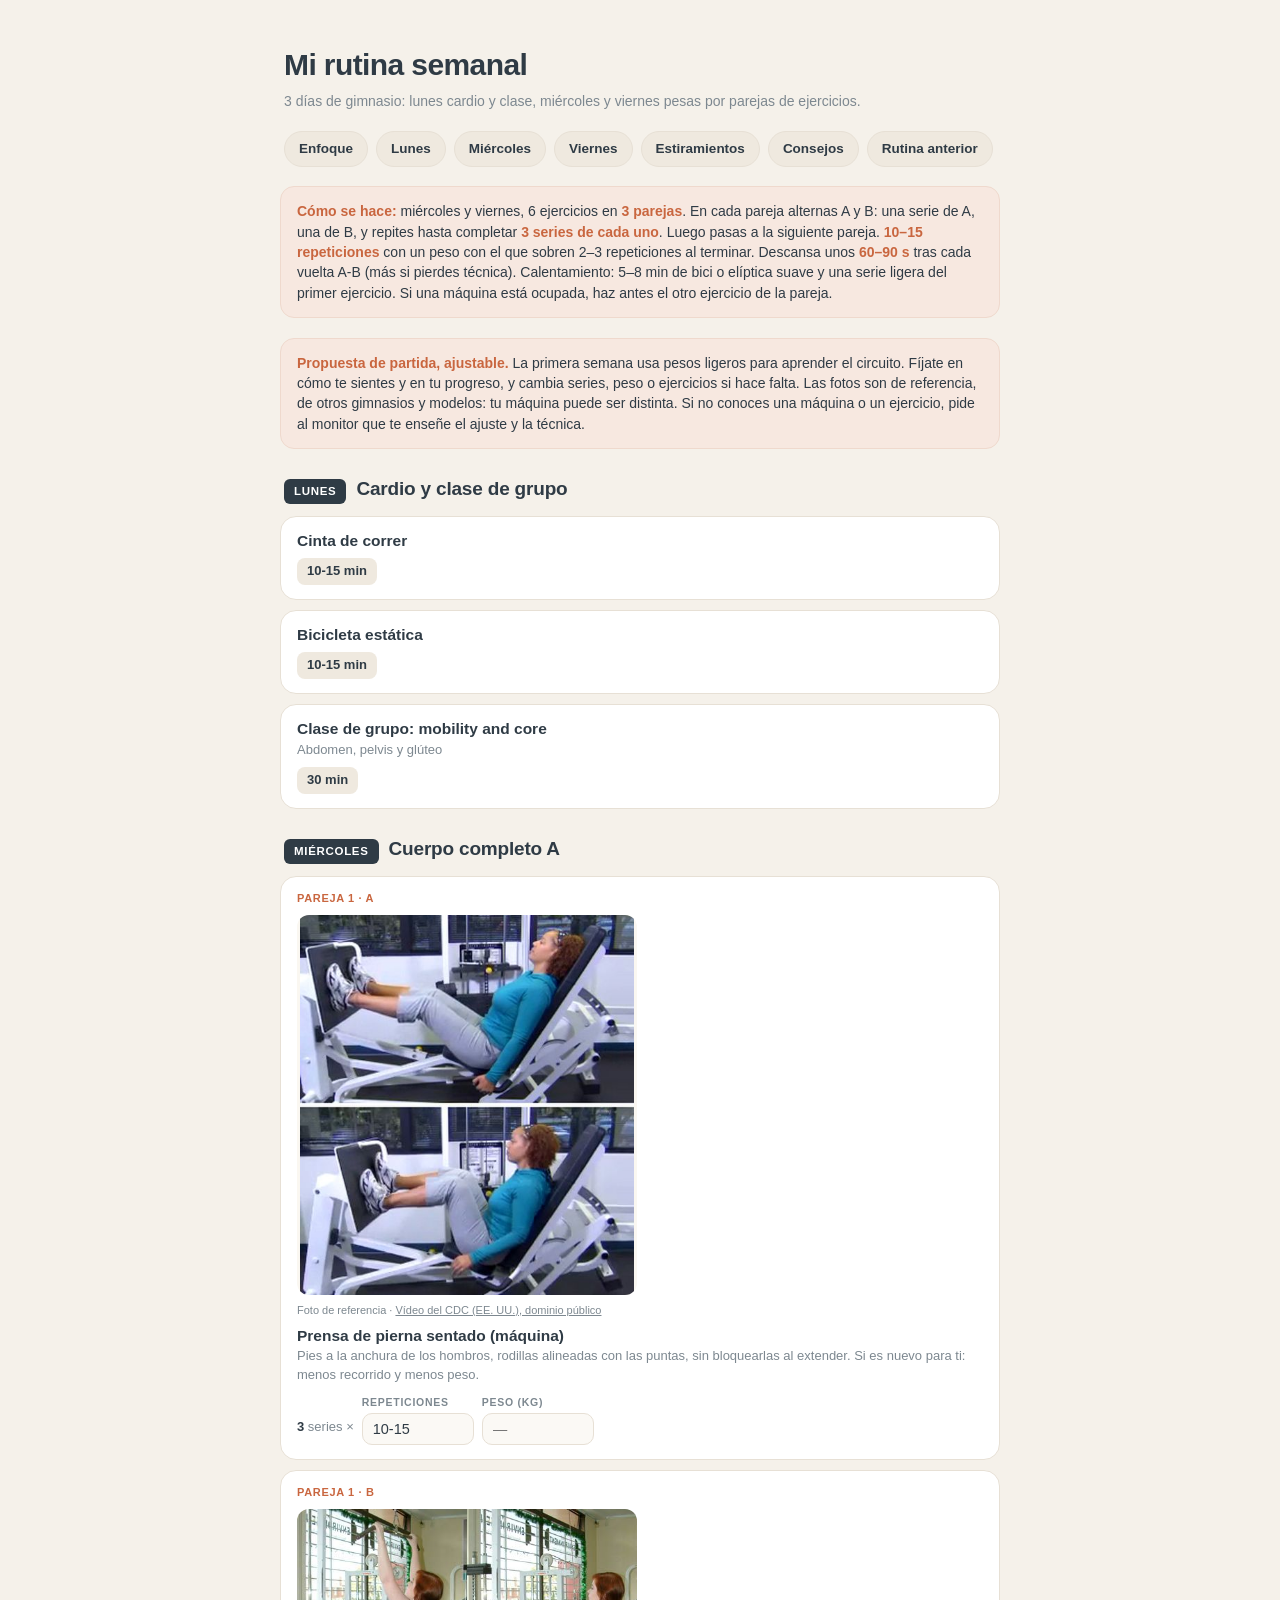
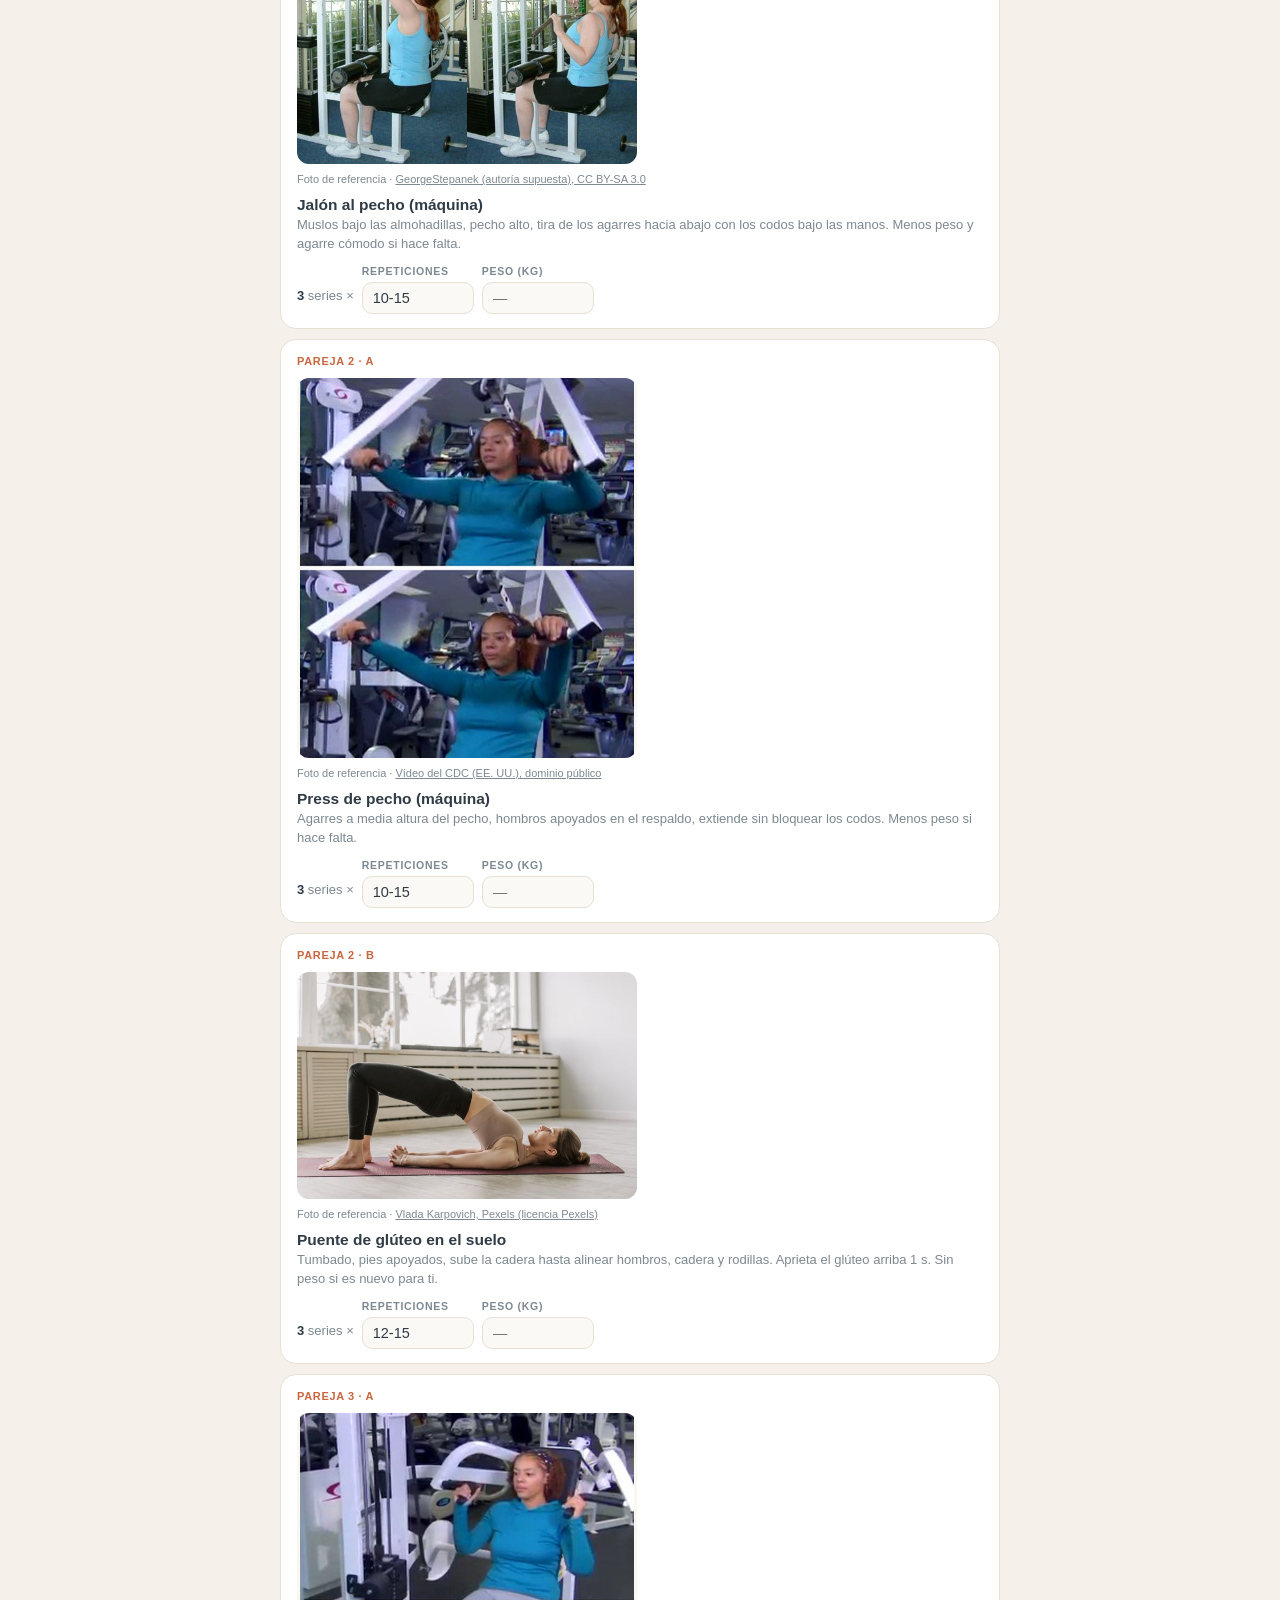
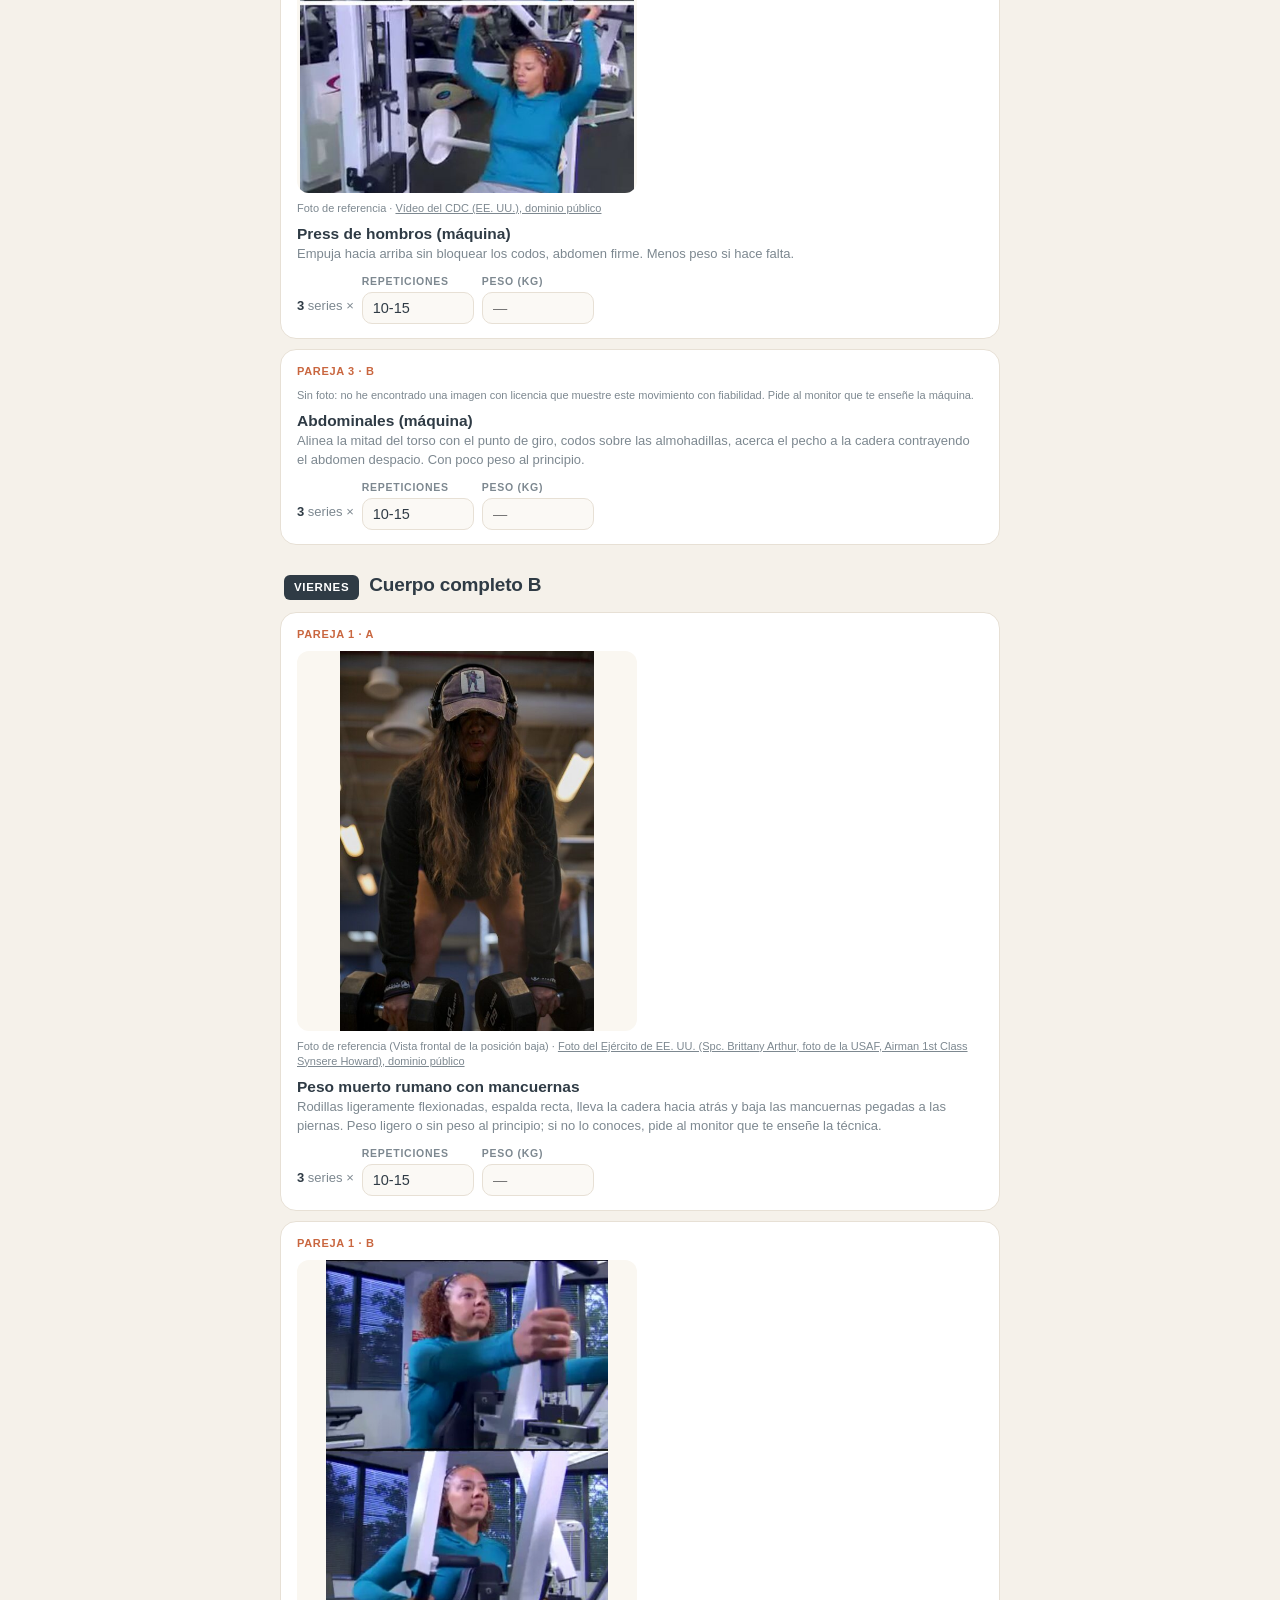
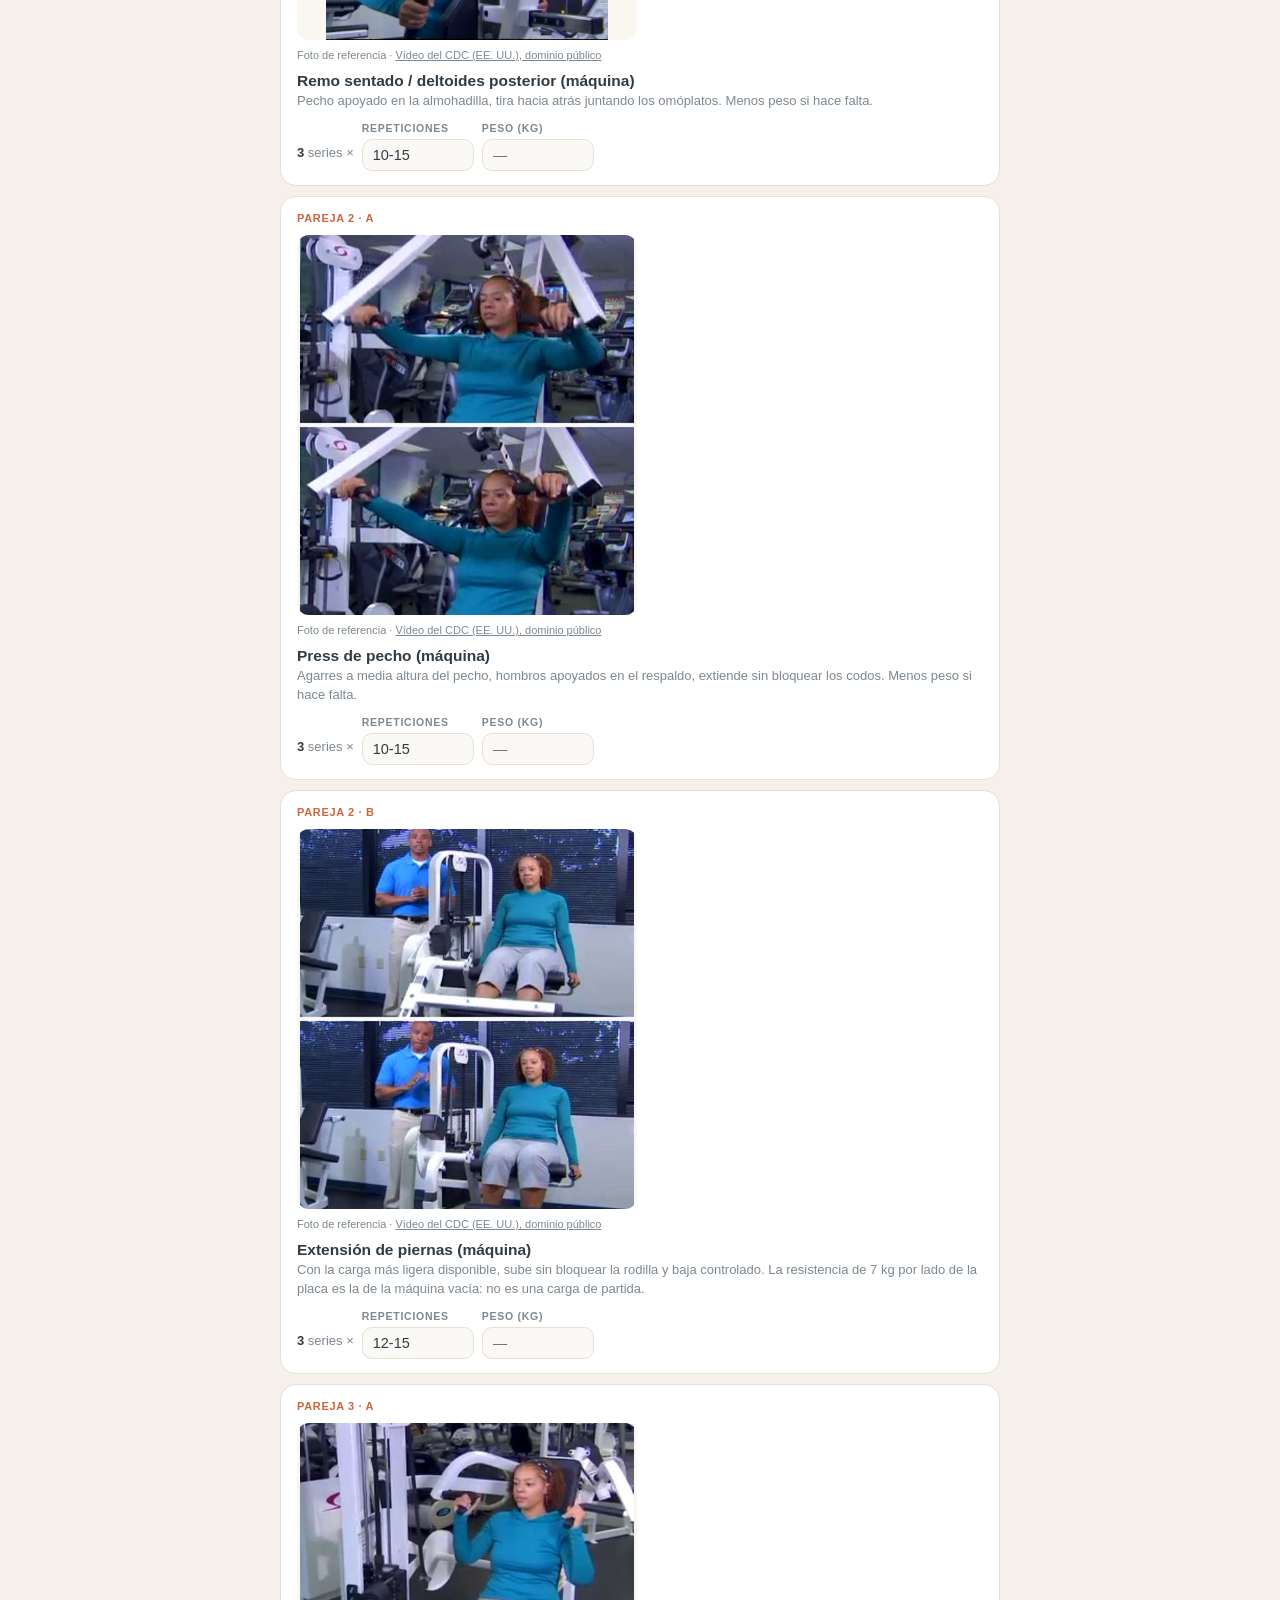
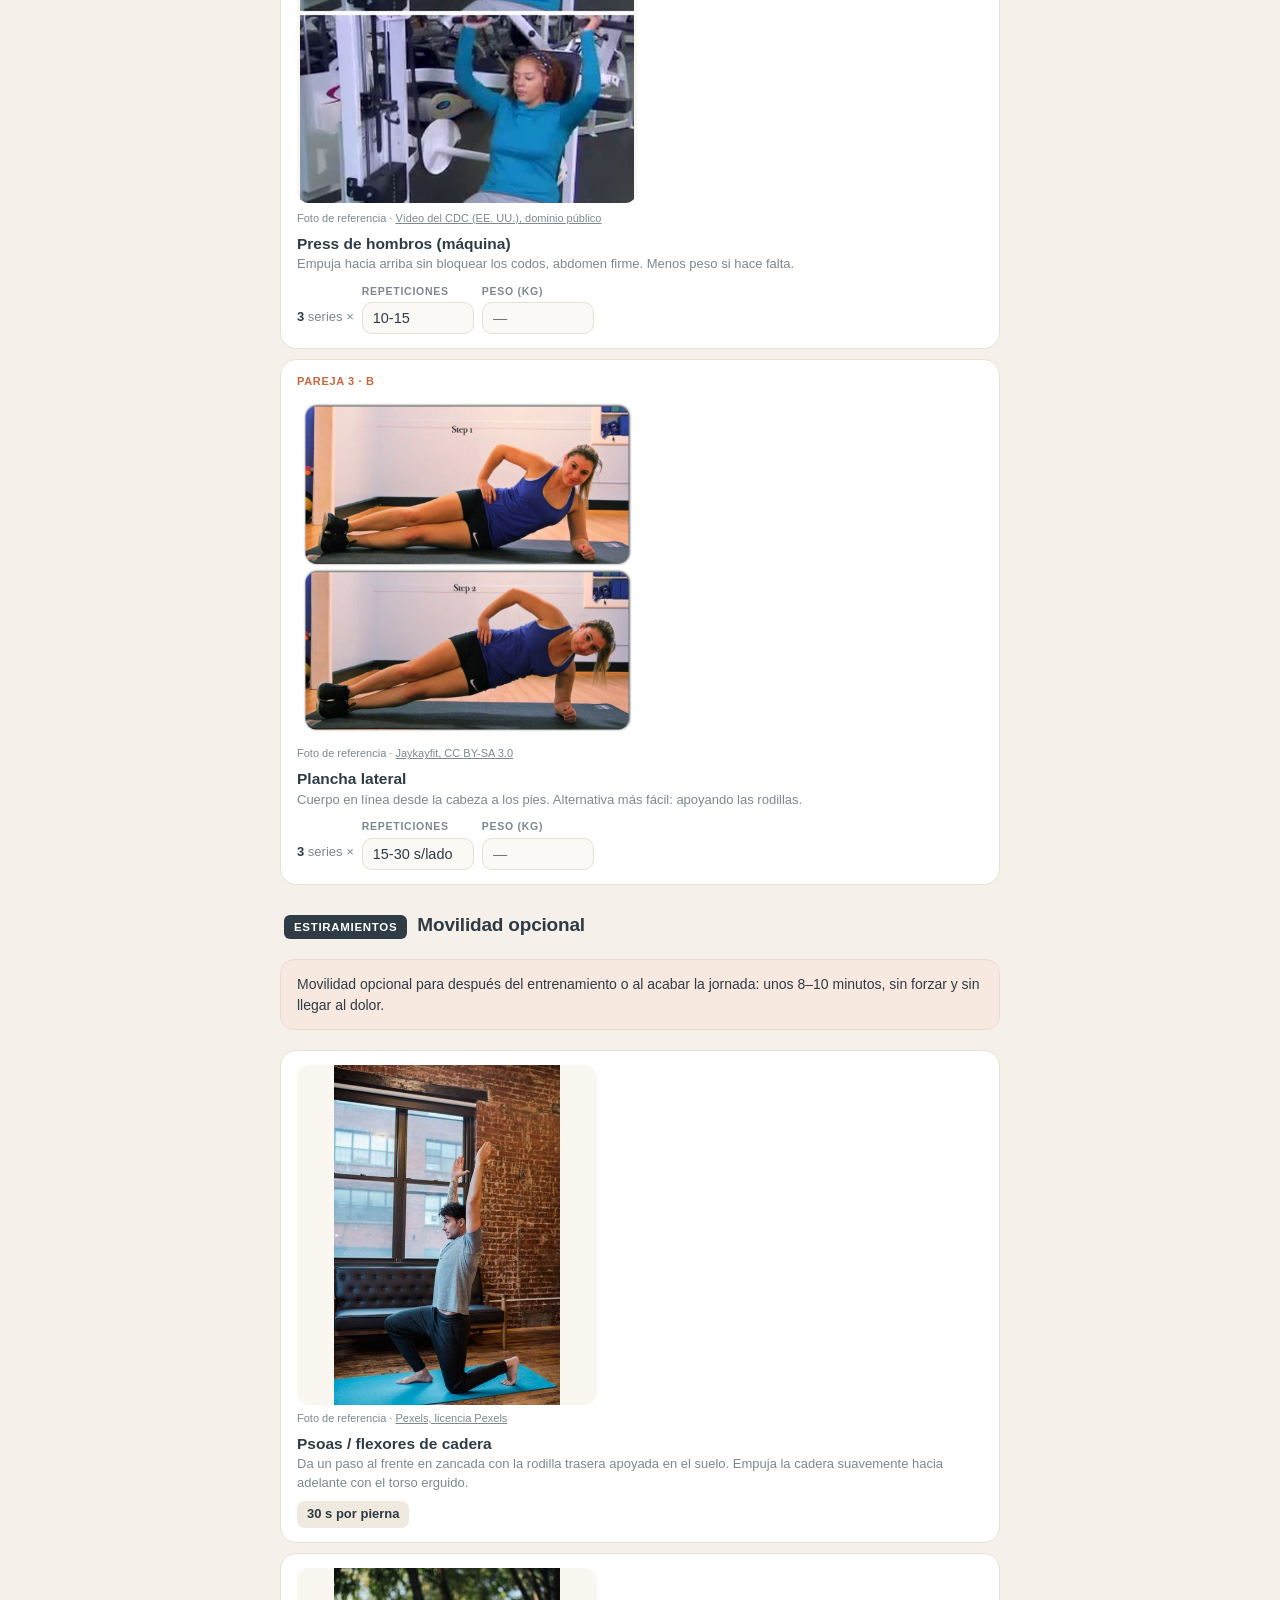
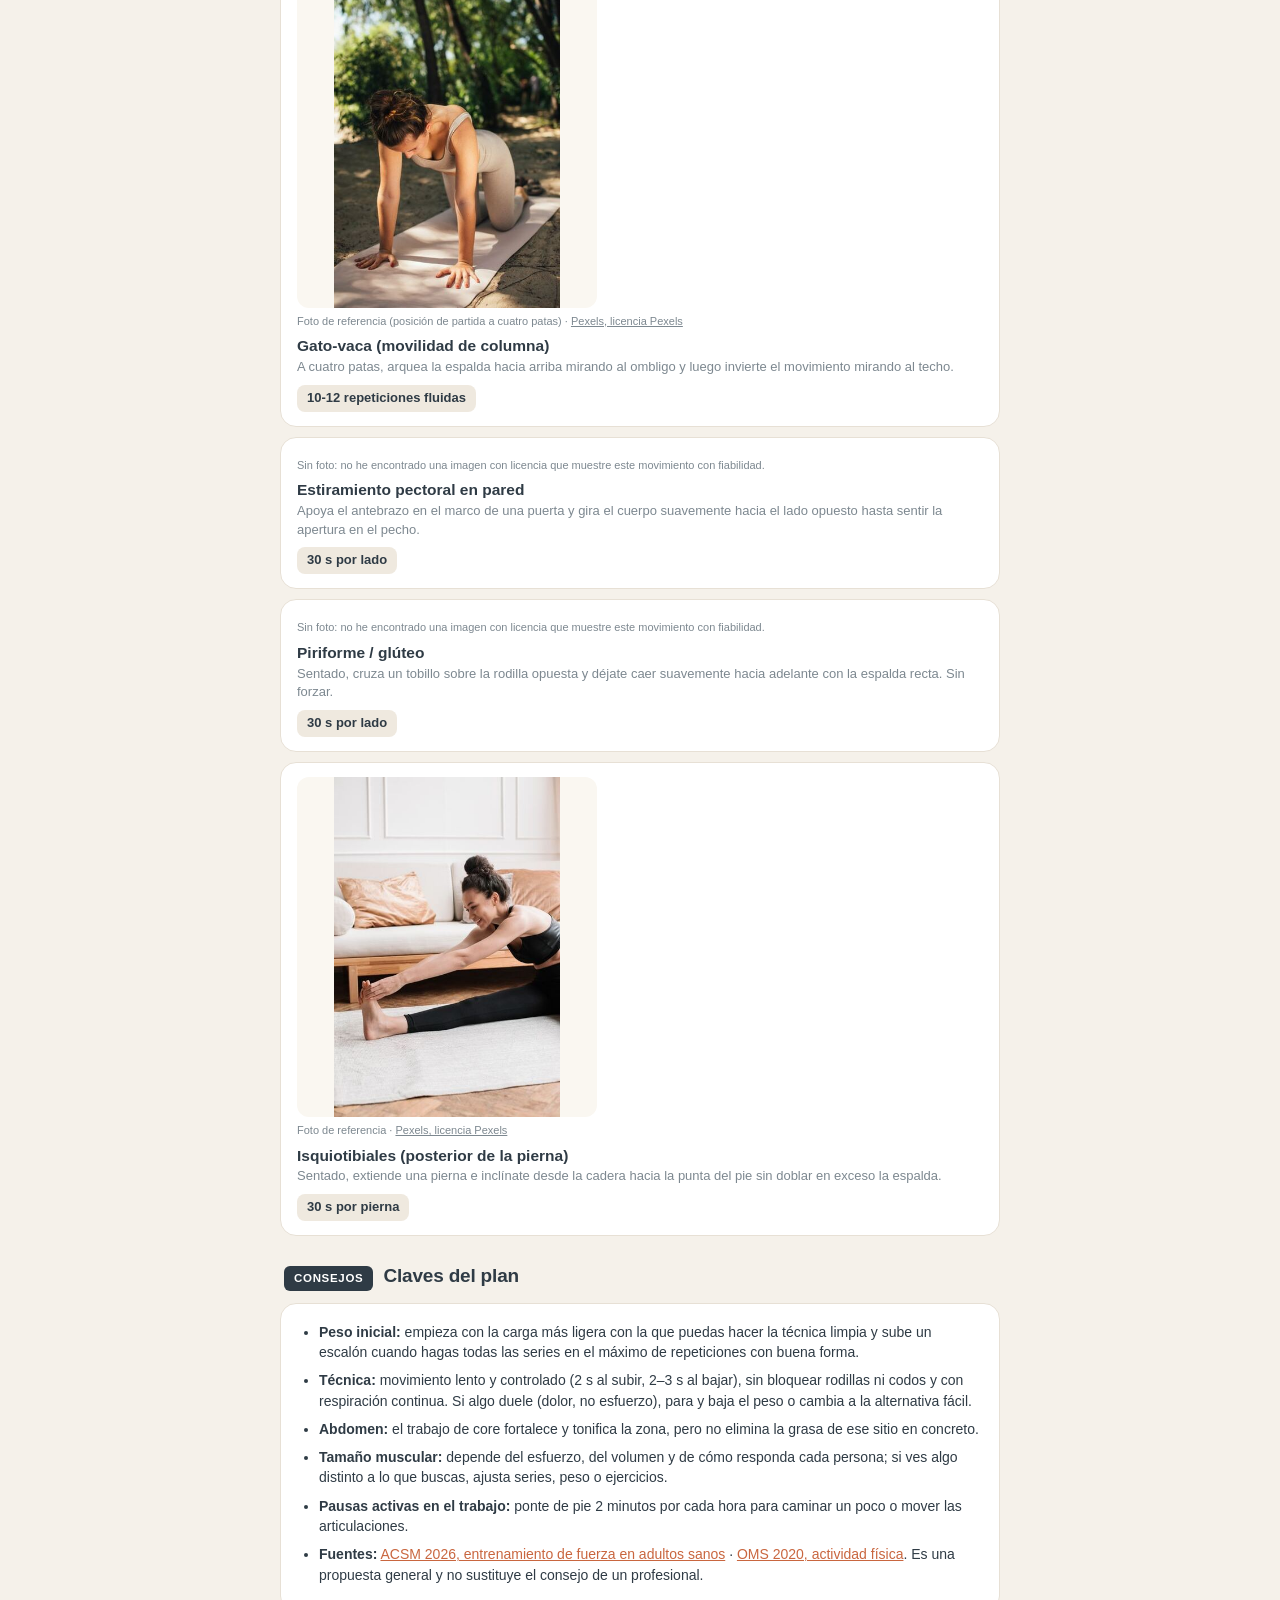
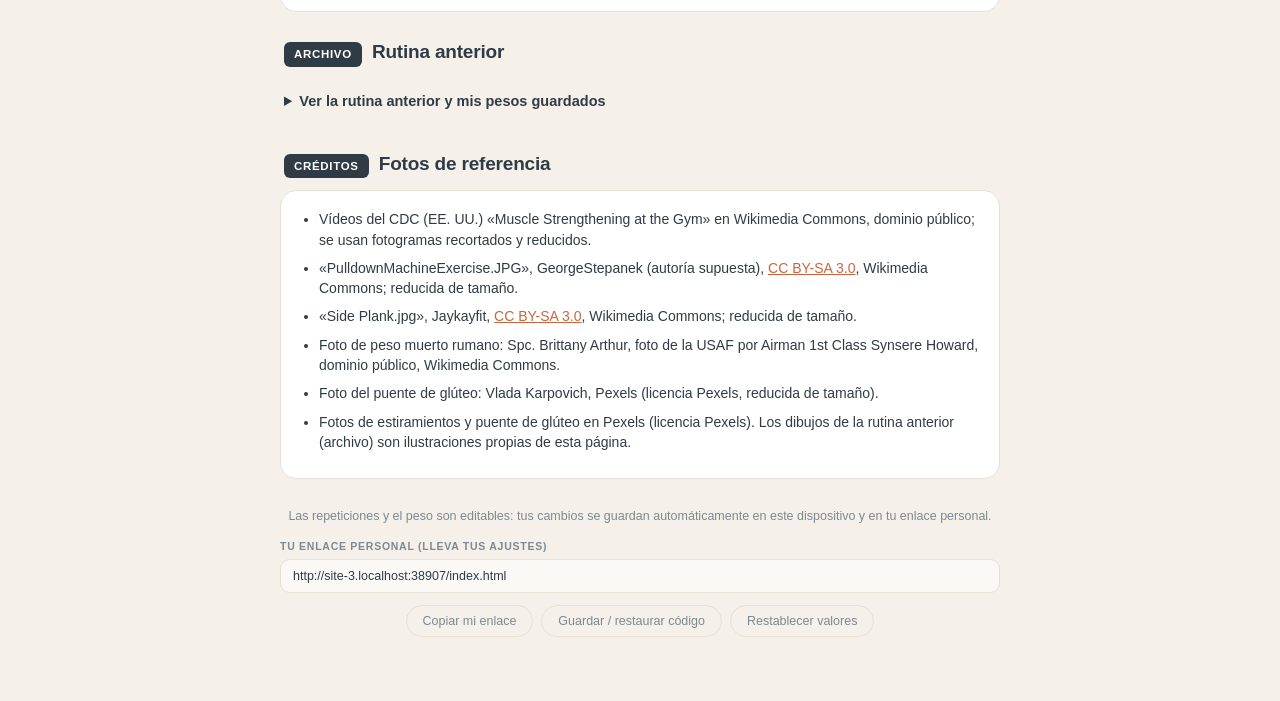
==== commit 4fd8e363: "Update index.html" ====
--- a/index.html
+++ b/index.html
@@ -1,4 +1 @@
-<!doctype html>
-<html lang="es"><head><meta charset="utf-8"><meta name="viewport" content="width=device-width,initial-scale=1">
-<title>Mi rutina semanal</title><link rel="stylesheet" href="app-v3.css"></head>
-<body><div id="root"></div><script src="app-v3.js"></script></body></html>
+<!doctype html><html lang="es"><head><meta charset="utf-8"><meta name="viewport" content="width=device-width,initial-scale=1"><title>Mi rutina semanal</title><link rel="stylesheet" href="app-v3.css"></head><body><div id="root"></div><script src="app-v4.js"></script></body></html>
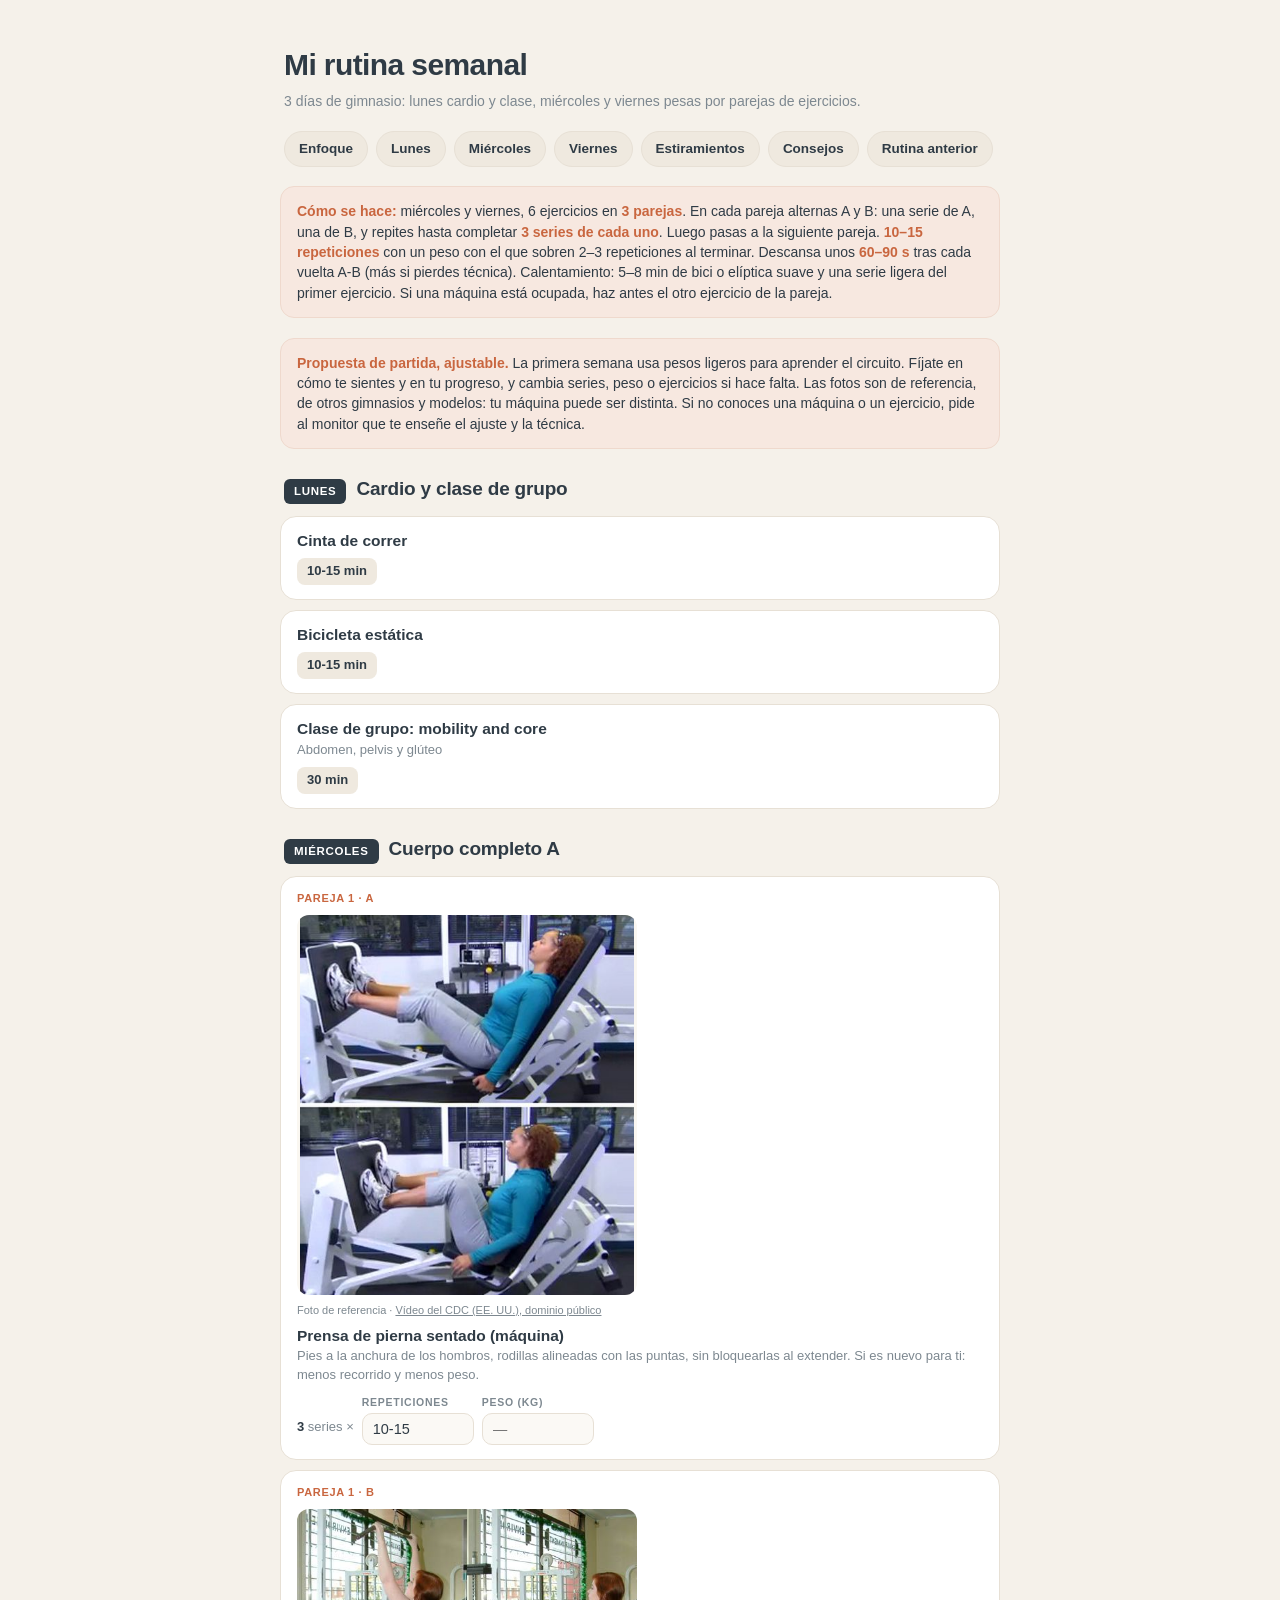
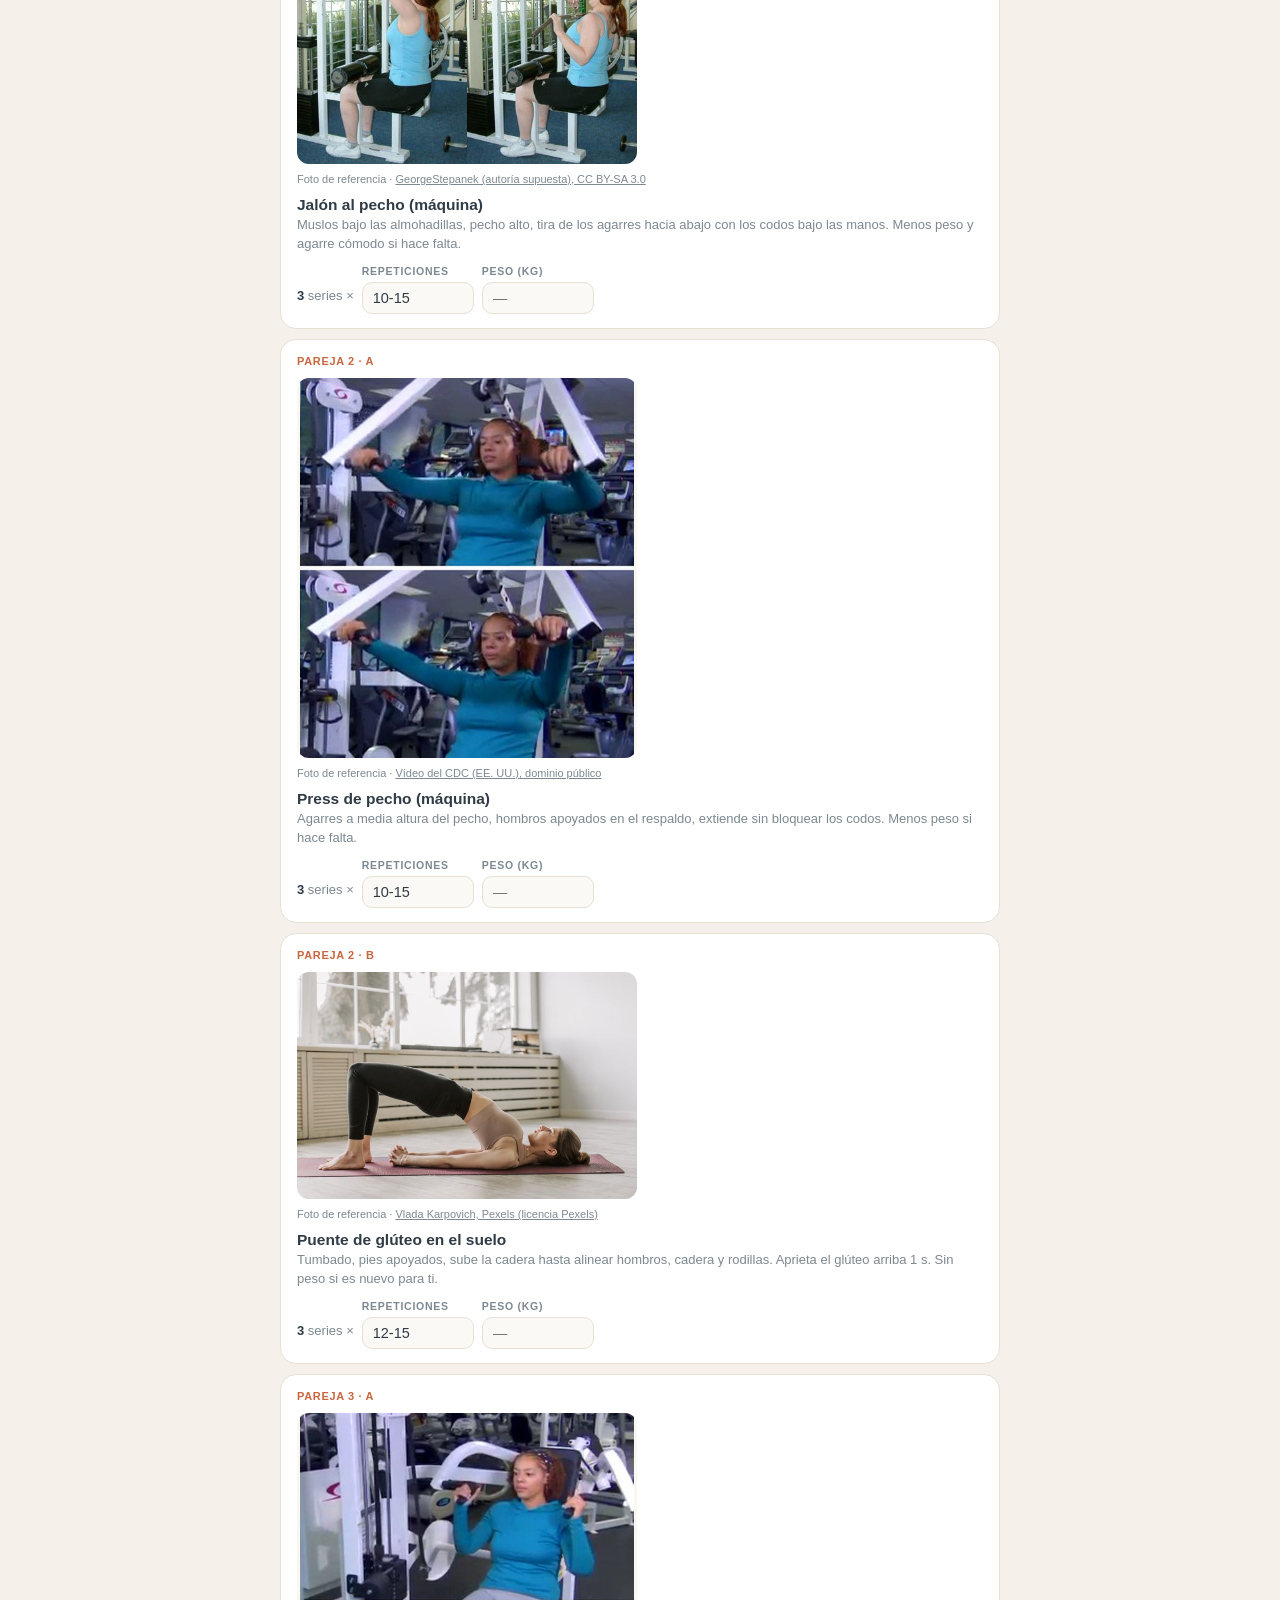
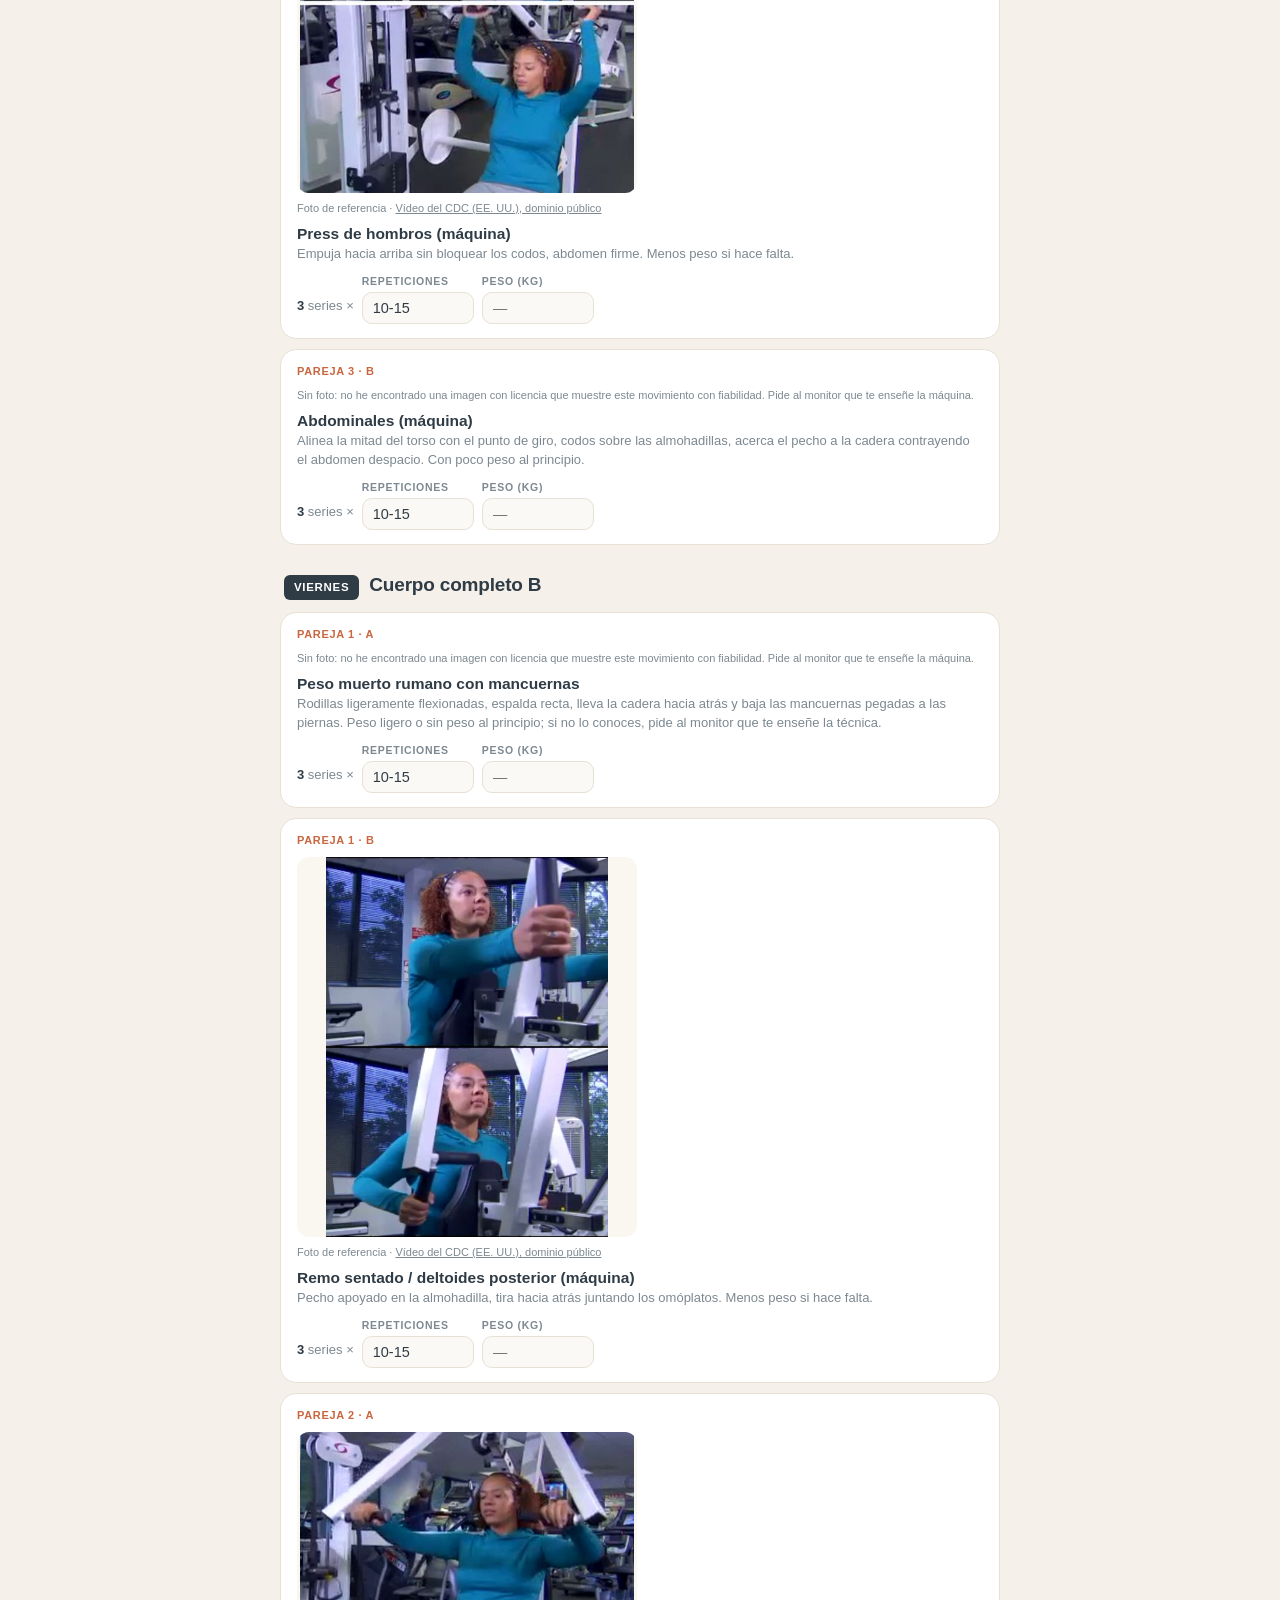
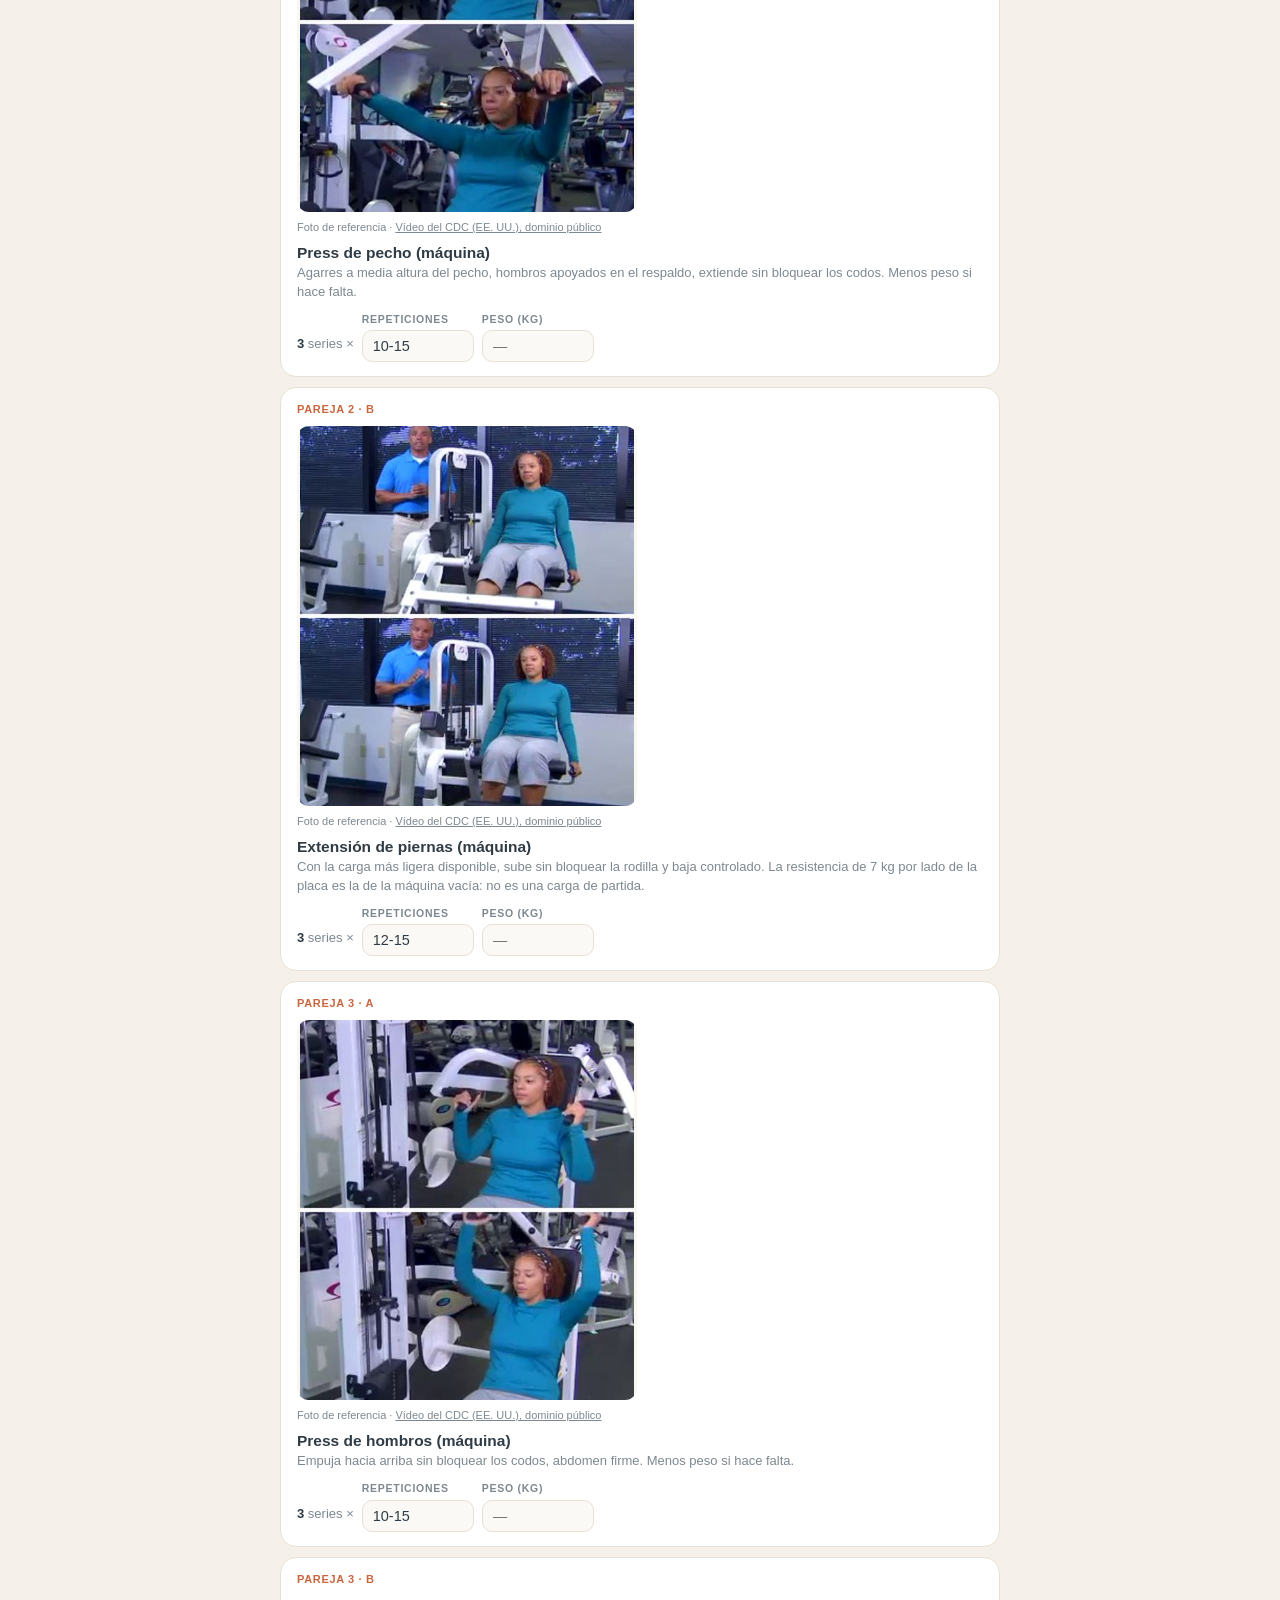
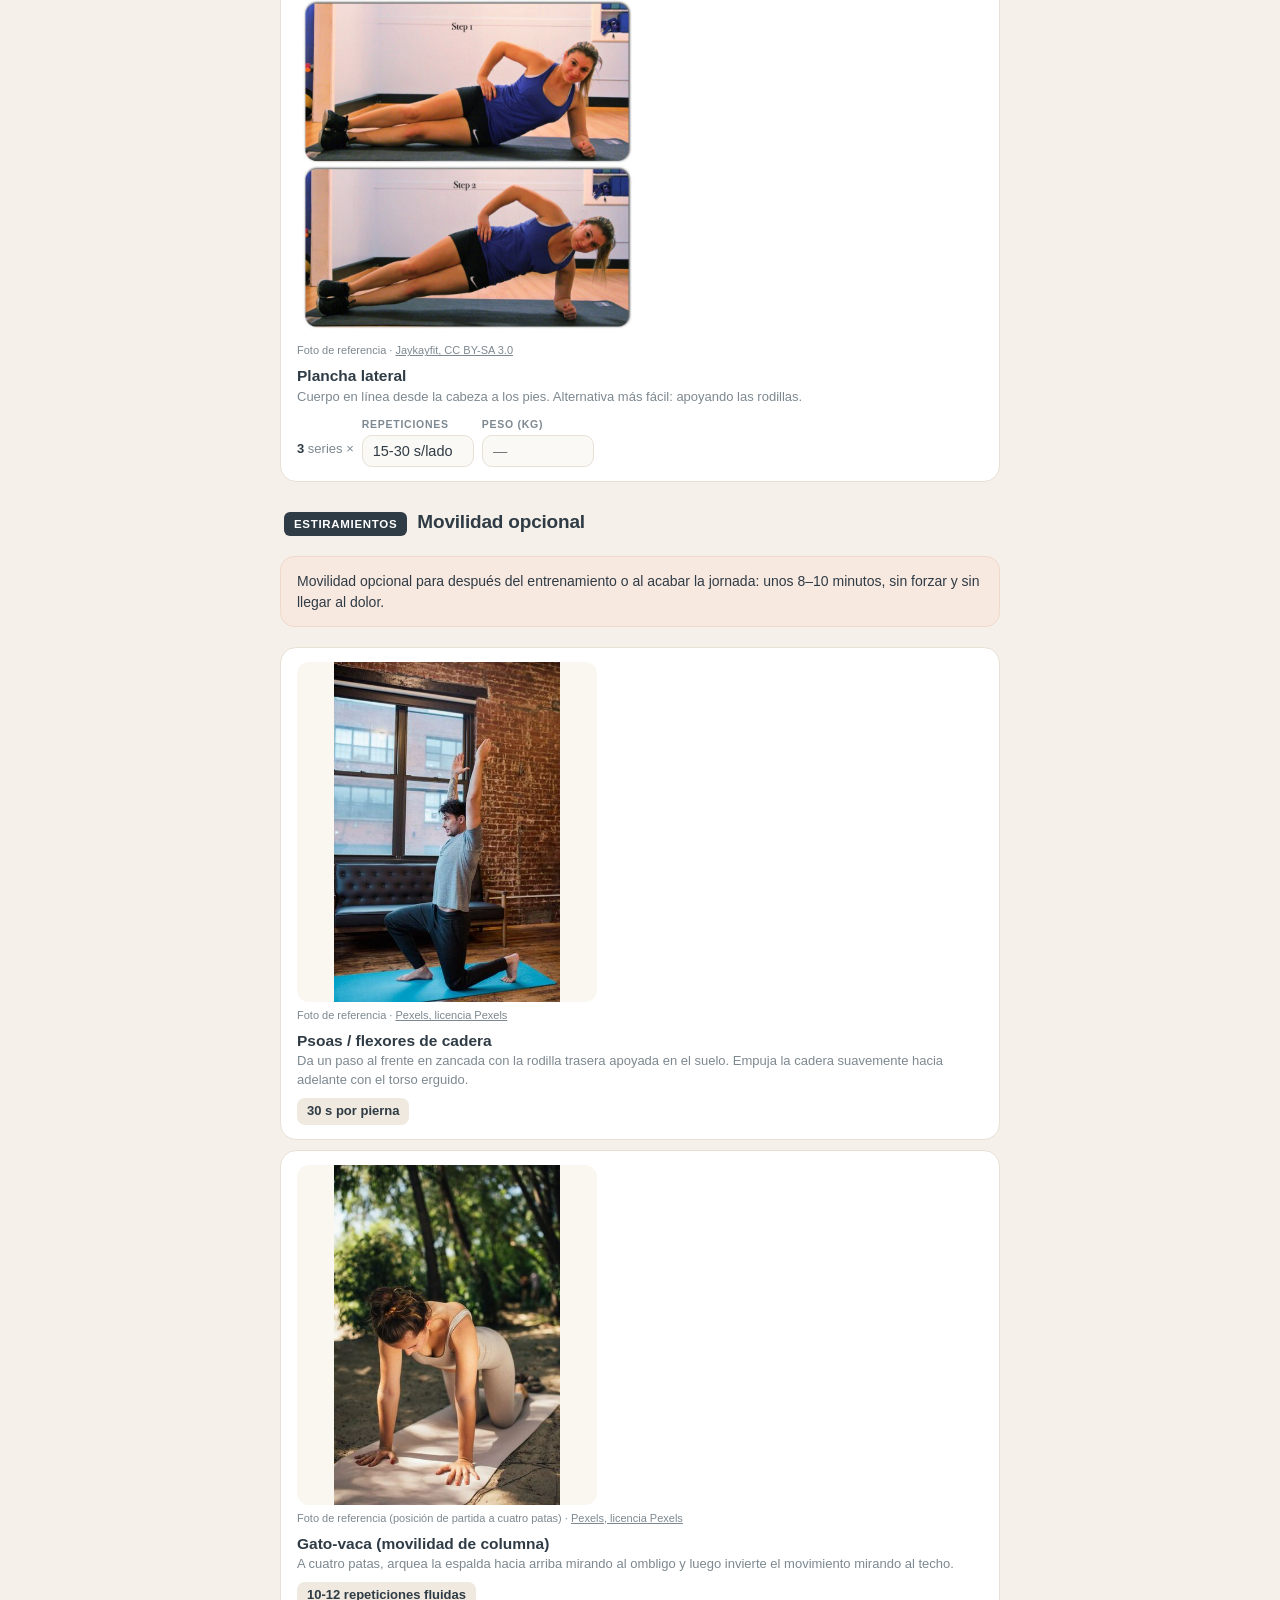
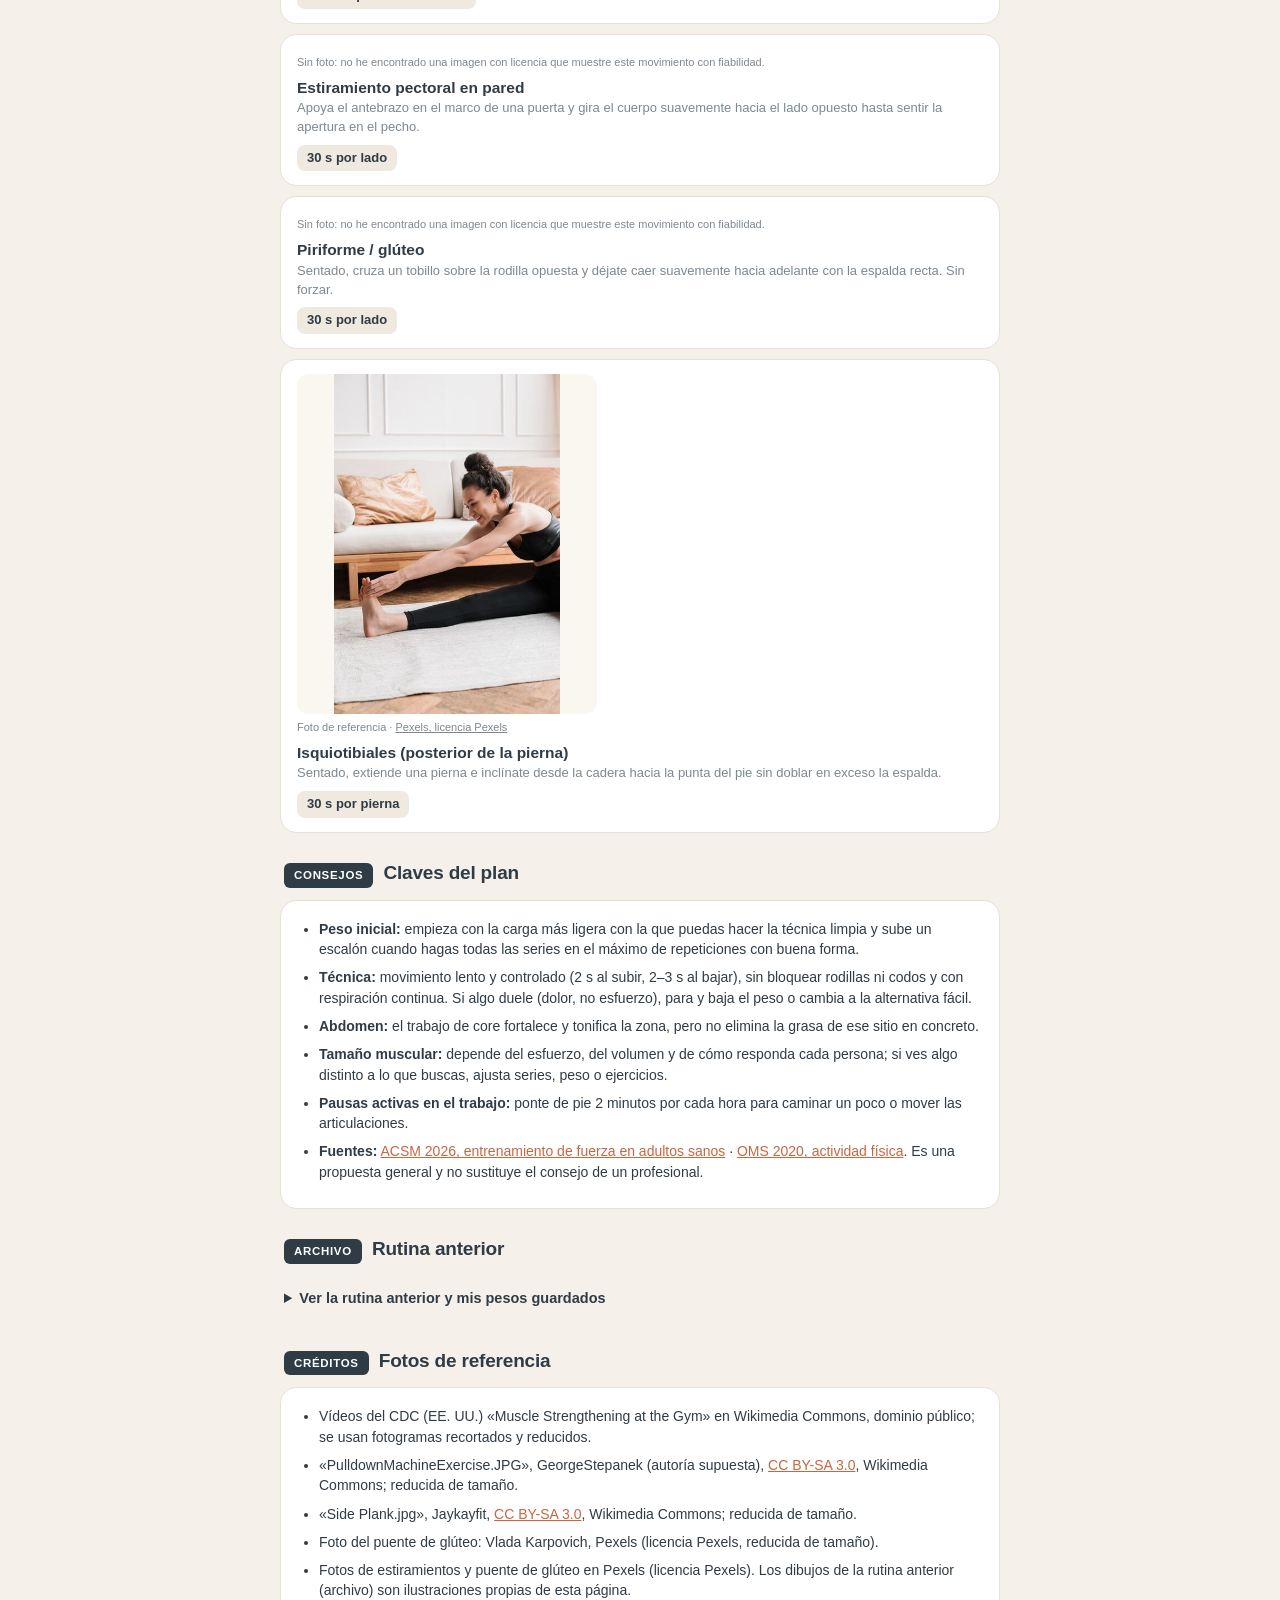
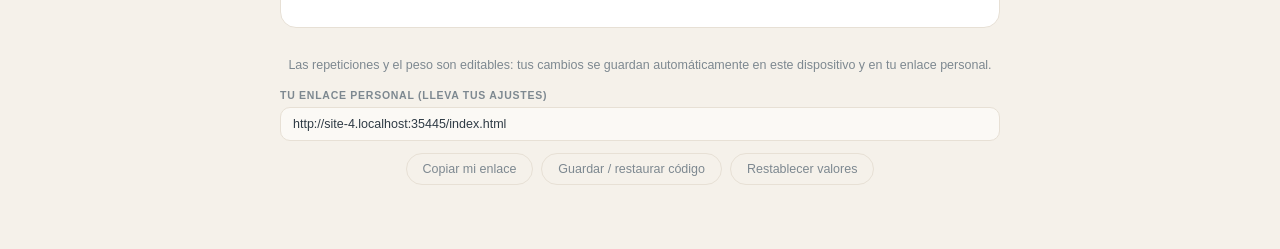
==== commit 4f1a4d3d: "Update index.html" ====
--- a/index.html
+++ b/index.html
@@ -1 +1 @@
-<!doctype html><html lang="es"><head><meta charset="utf-8"><meta name="viewport" content="width=device-width,initial-scale=1"><title>Mi rutina semanal</title><link rel="stylesheet" href="app-v3.css"></head><body><div id="root"></div><script src="app-v4.js"></script></body></html>
+<!doctype html><html lang="es"><head><meta charset="utf-8"><meta name="viewport" content="width=device-width,initial-scale=1"><title>Mi rutina semanal</title><link rel="stylesheet" href="app-v3.css"></head><body><div id="root"></div><script src="app-v5.js"></script></body></html>
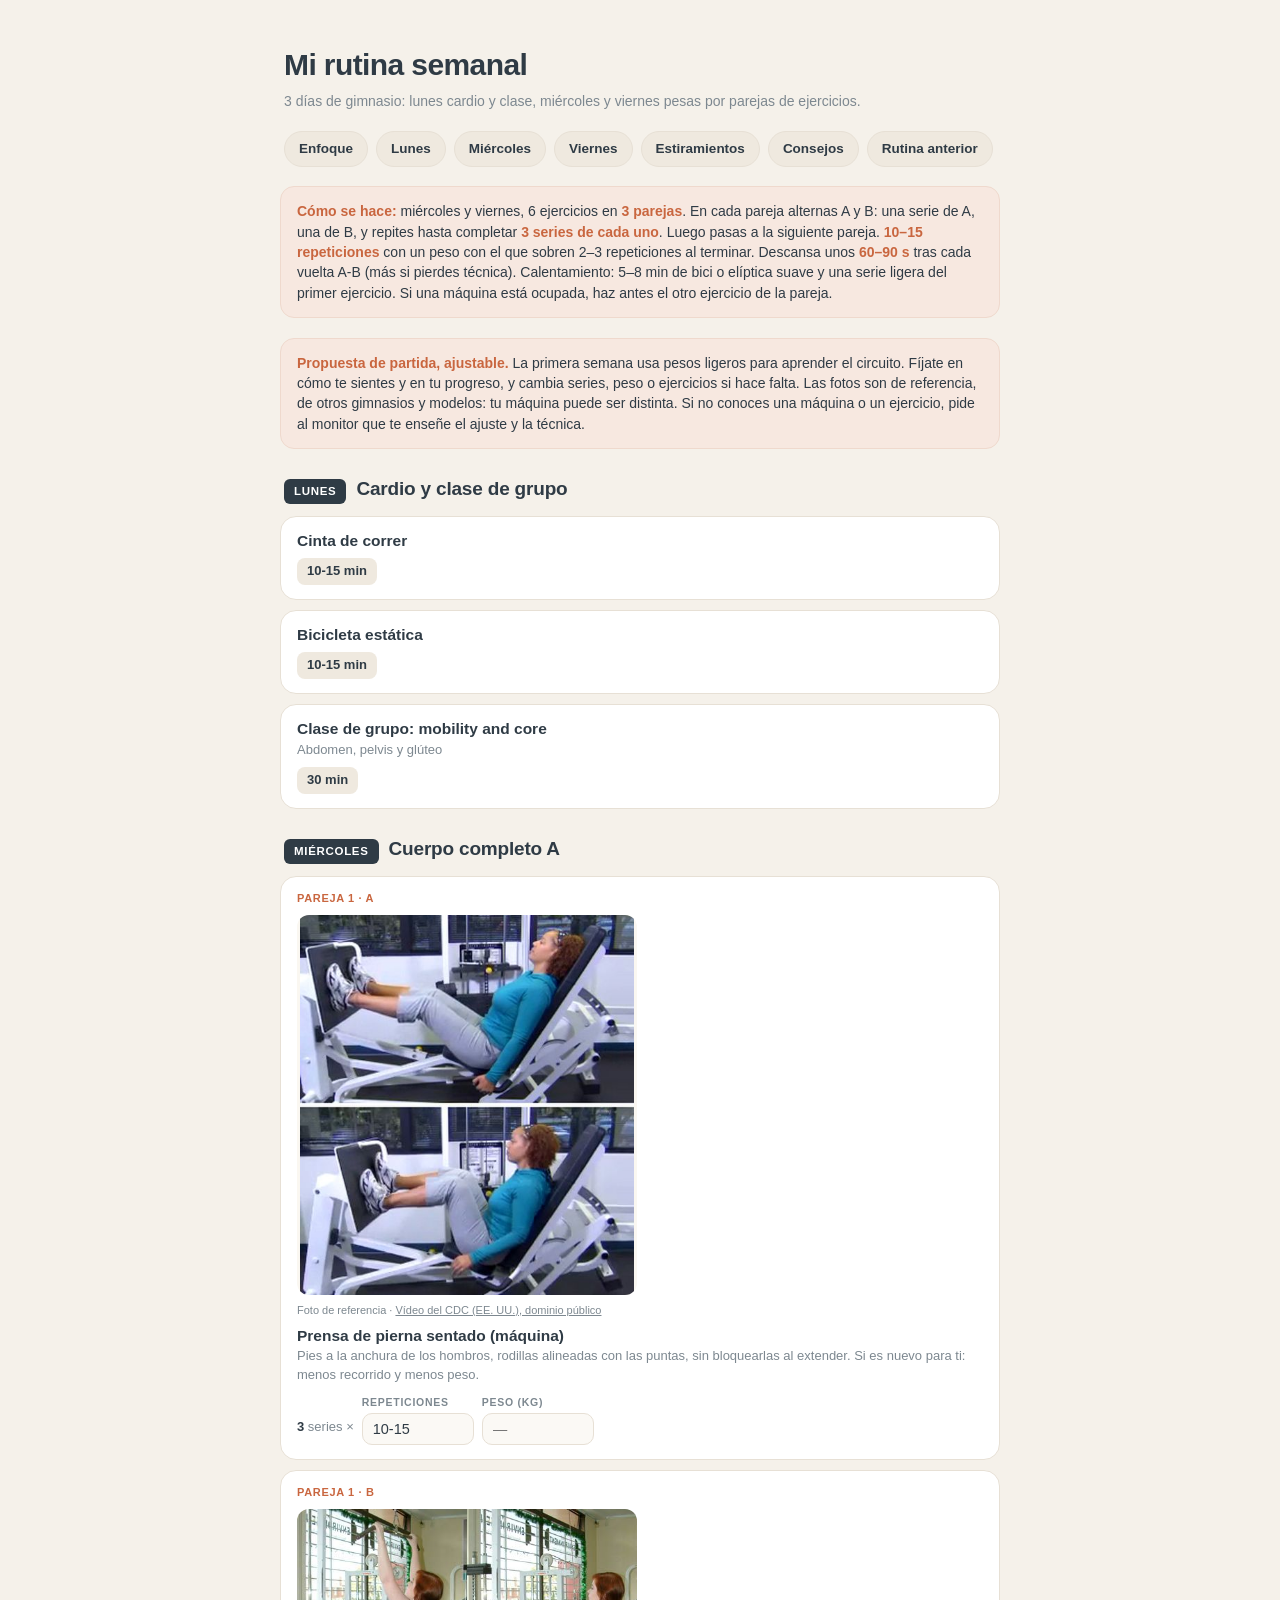
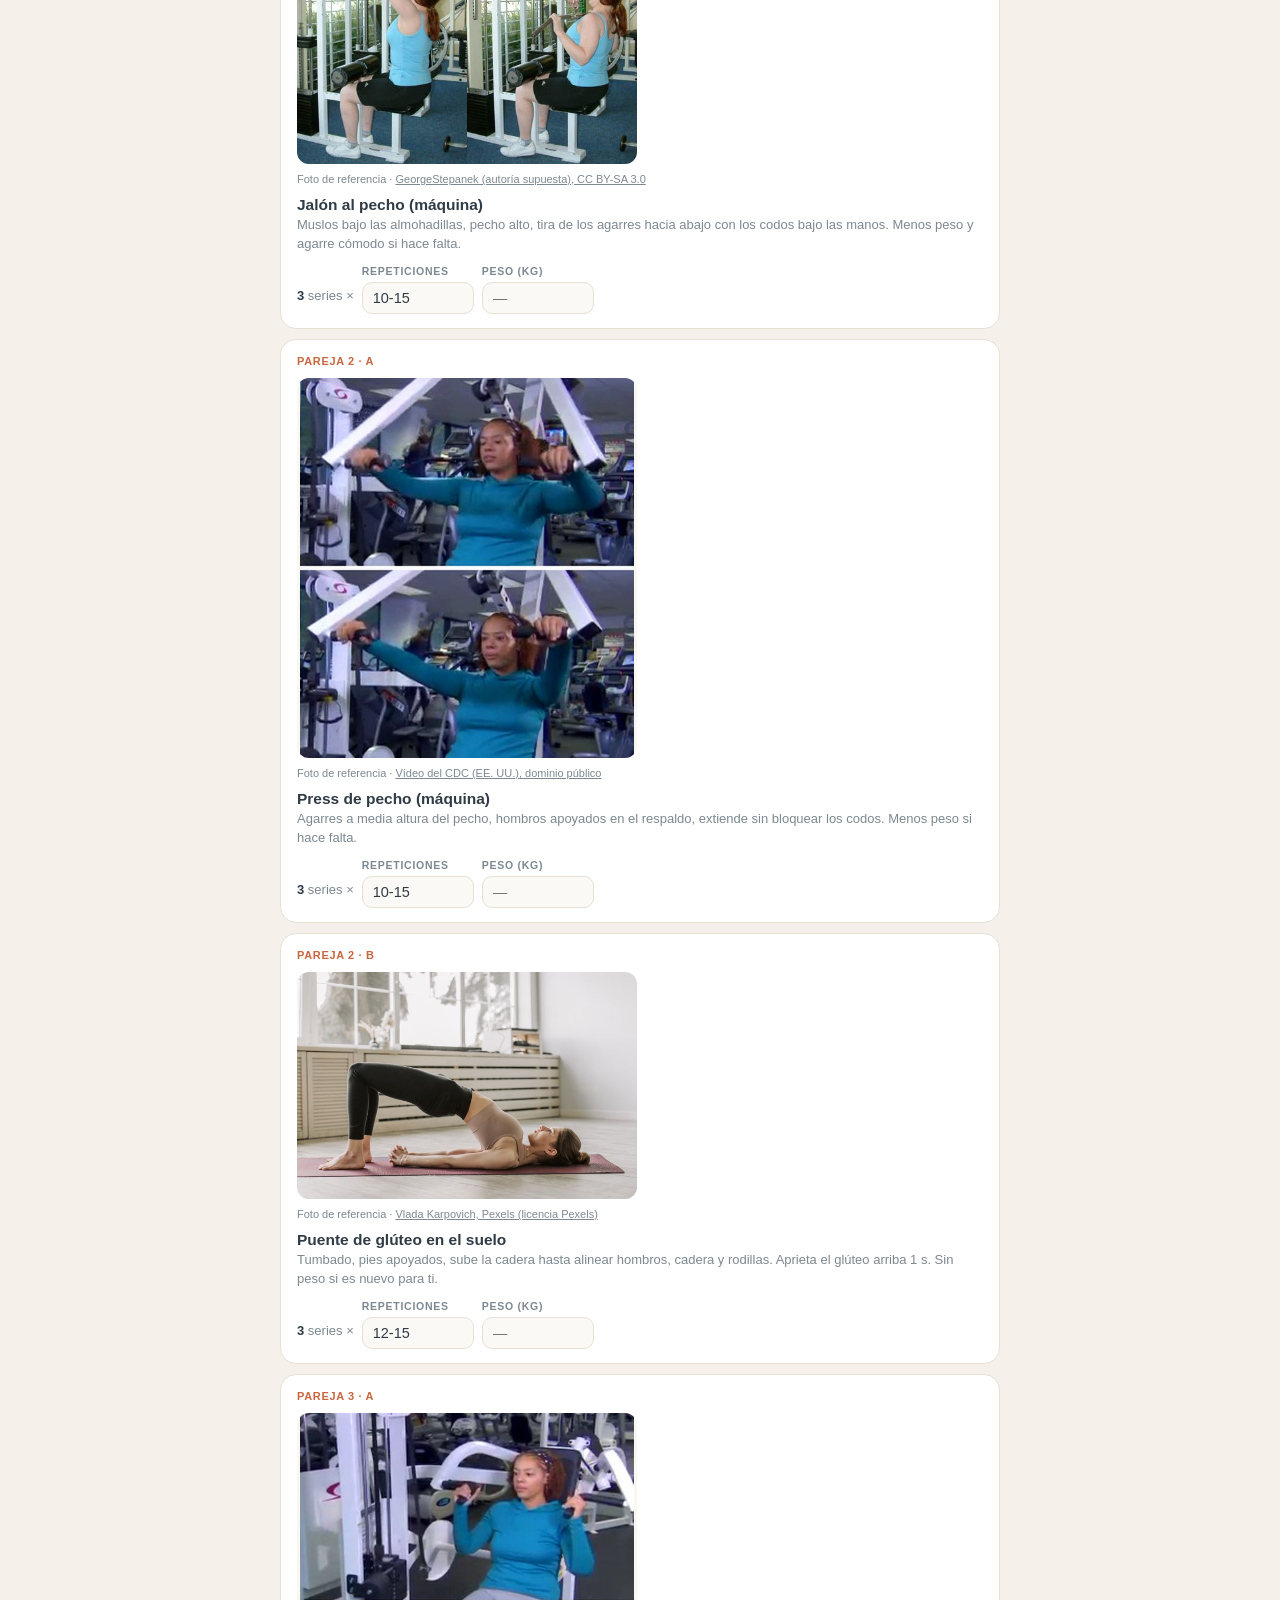
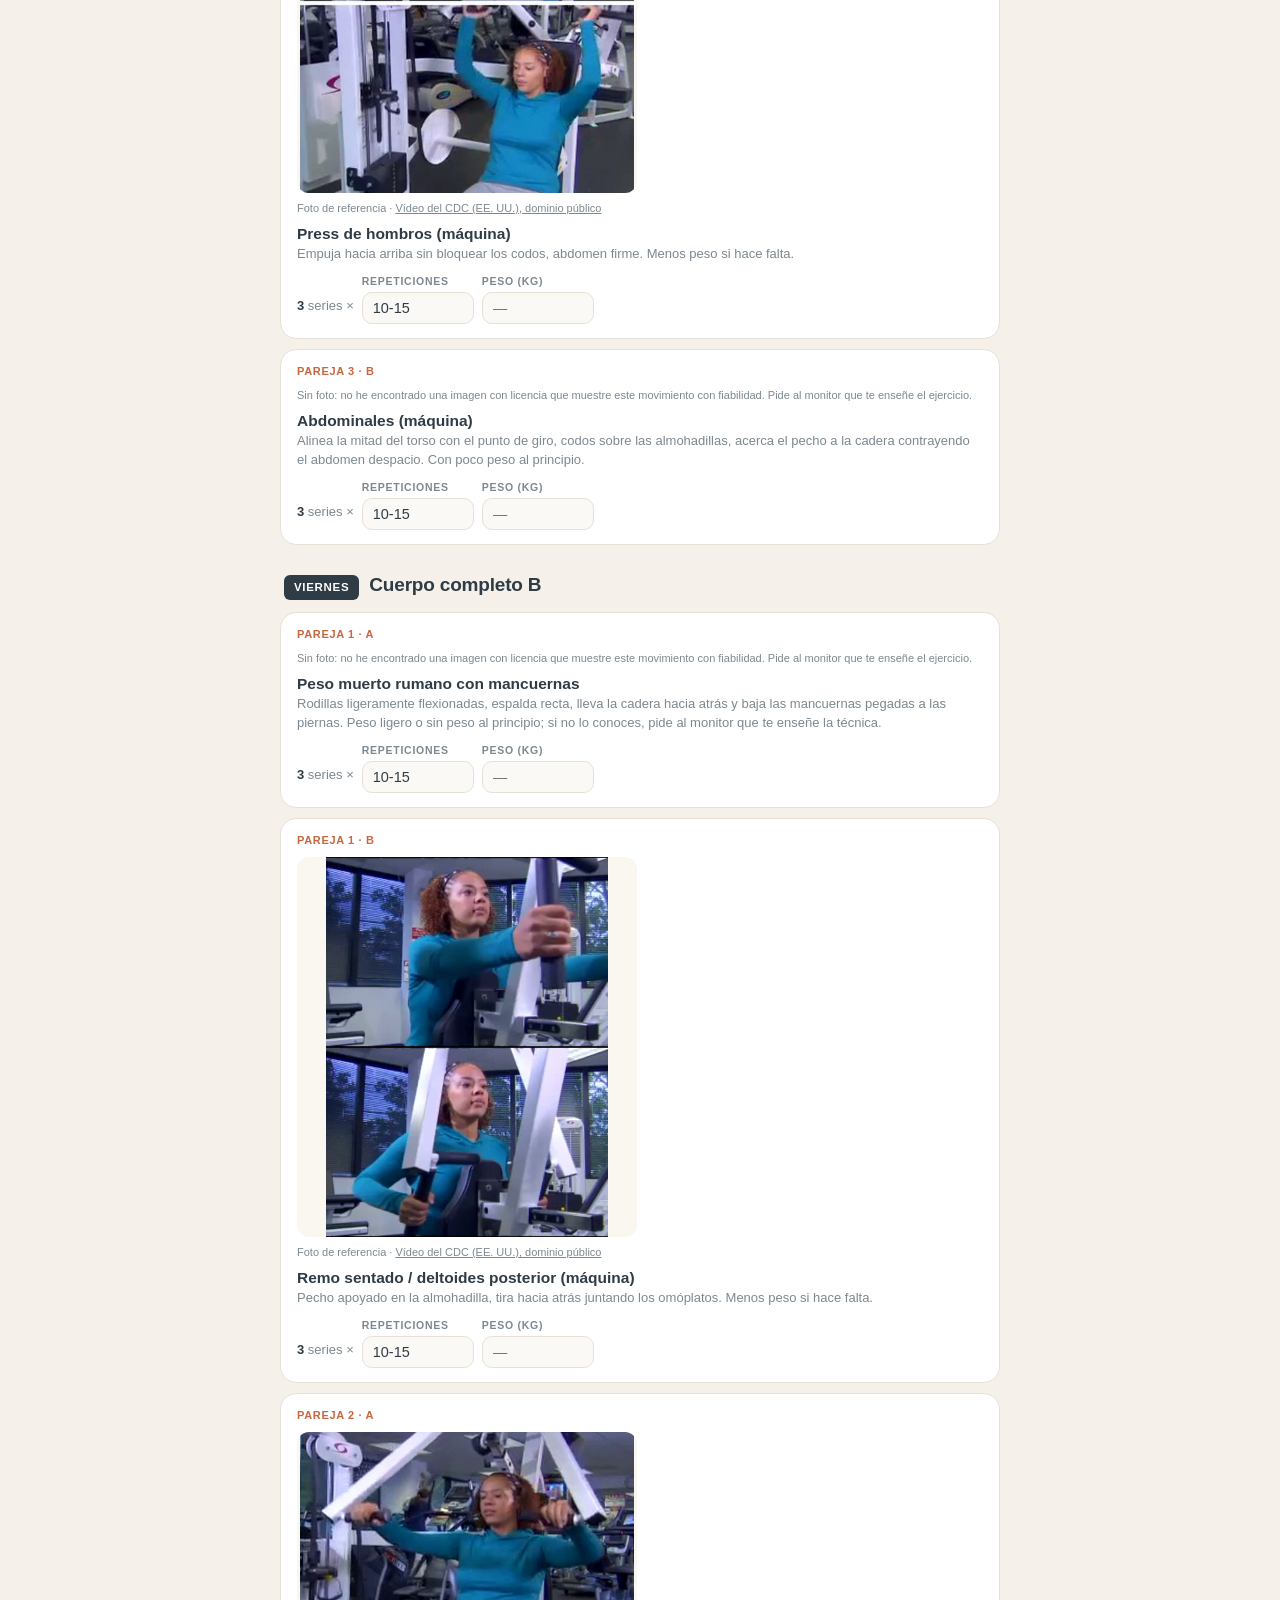
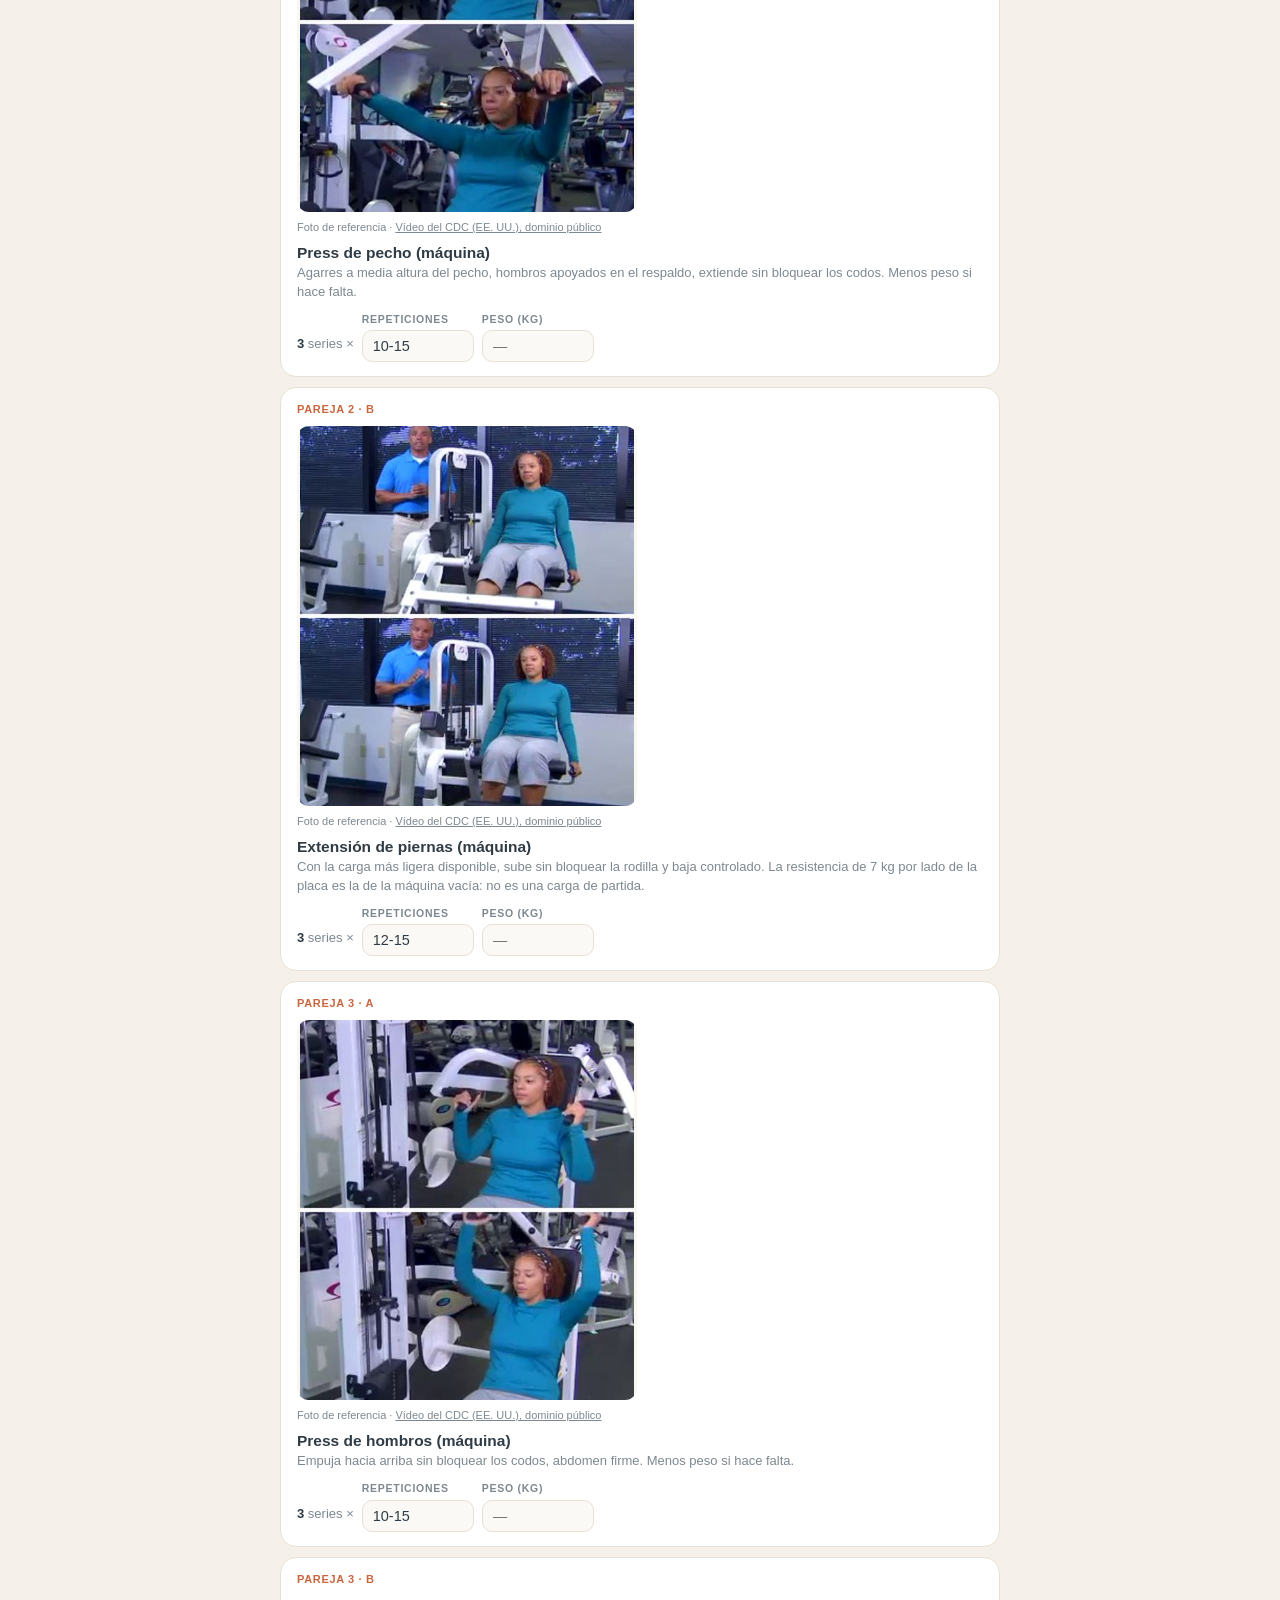
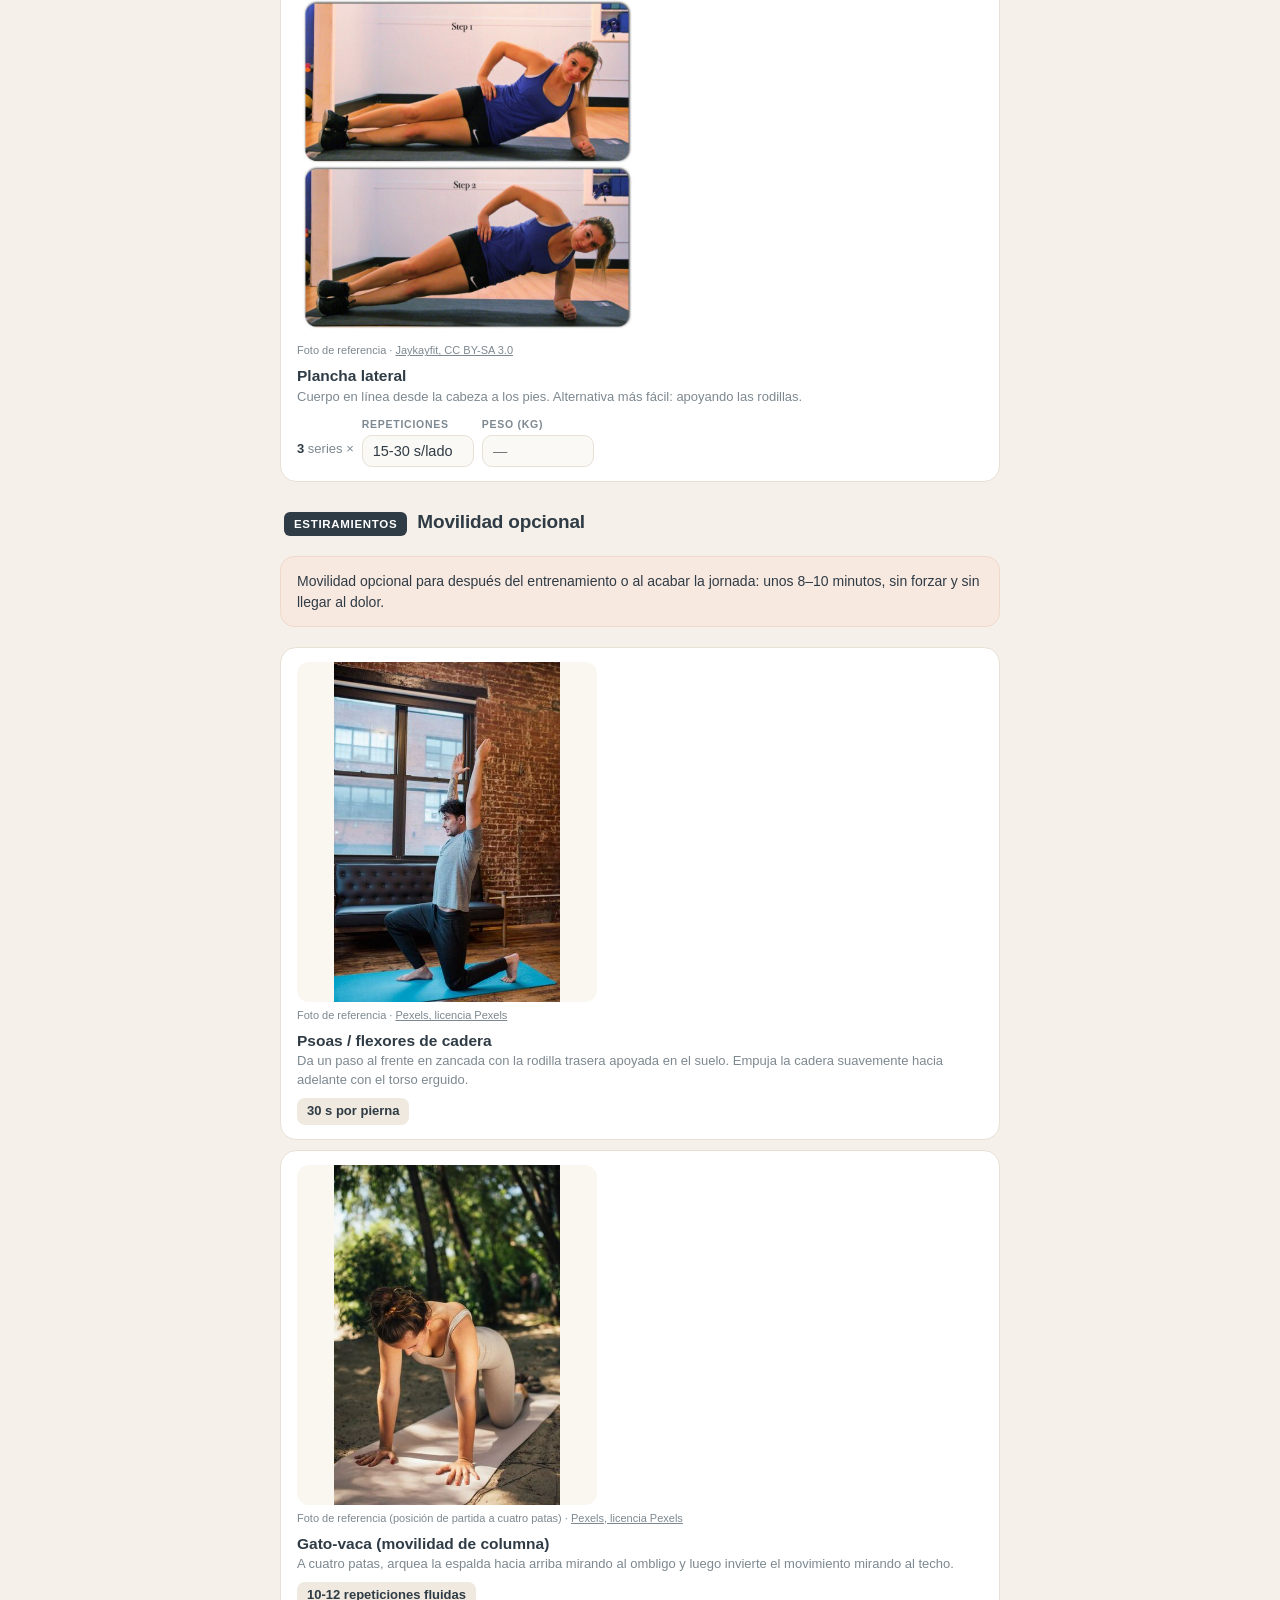
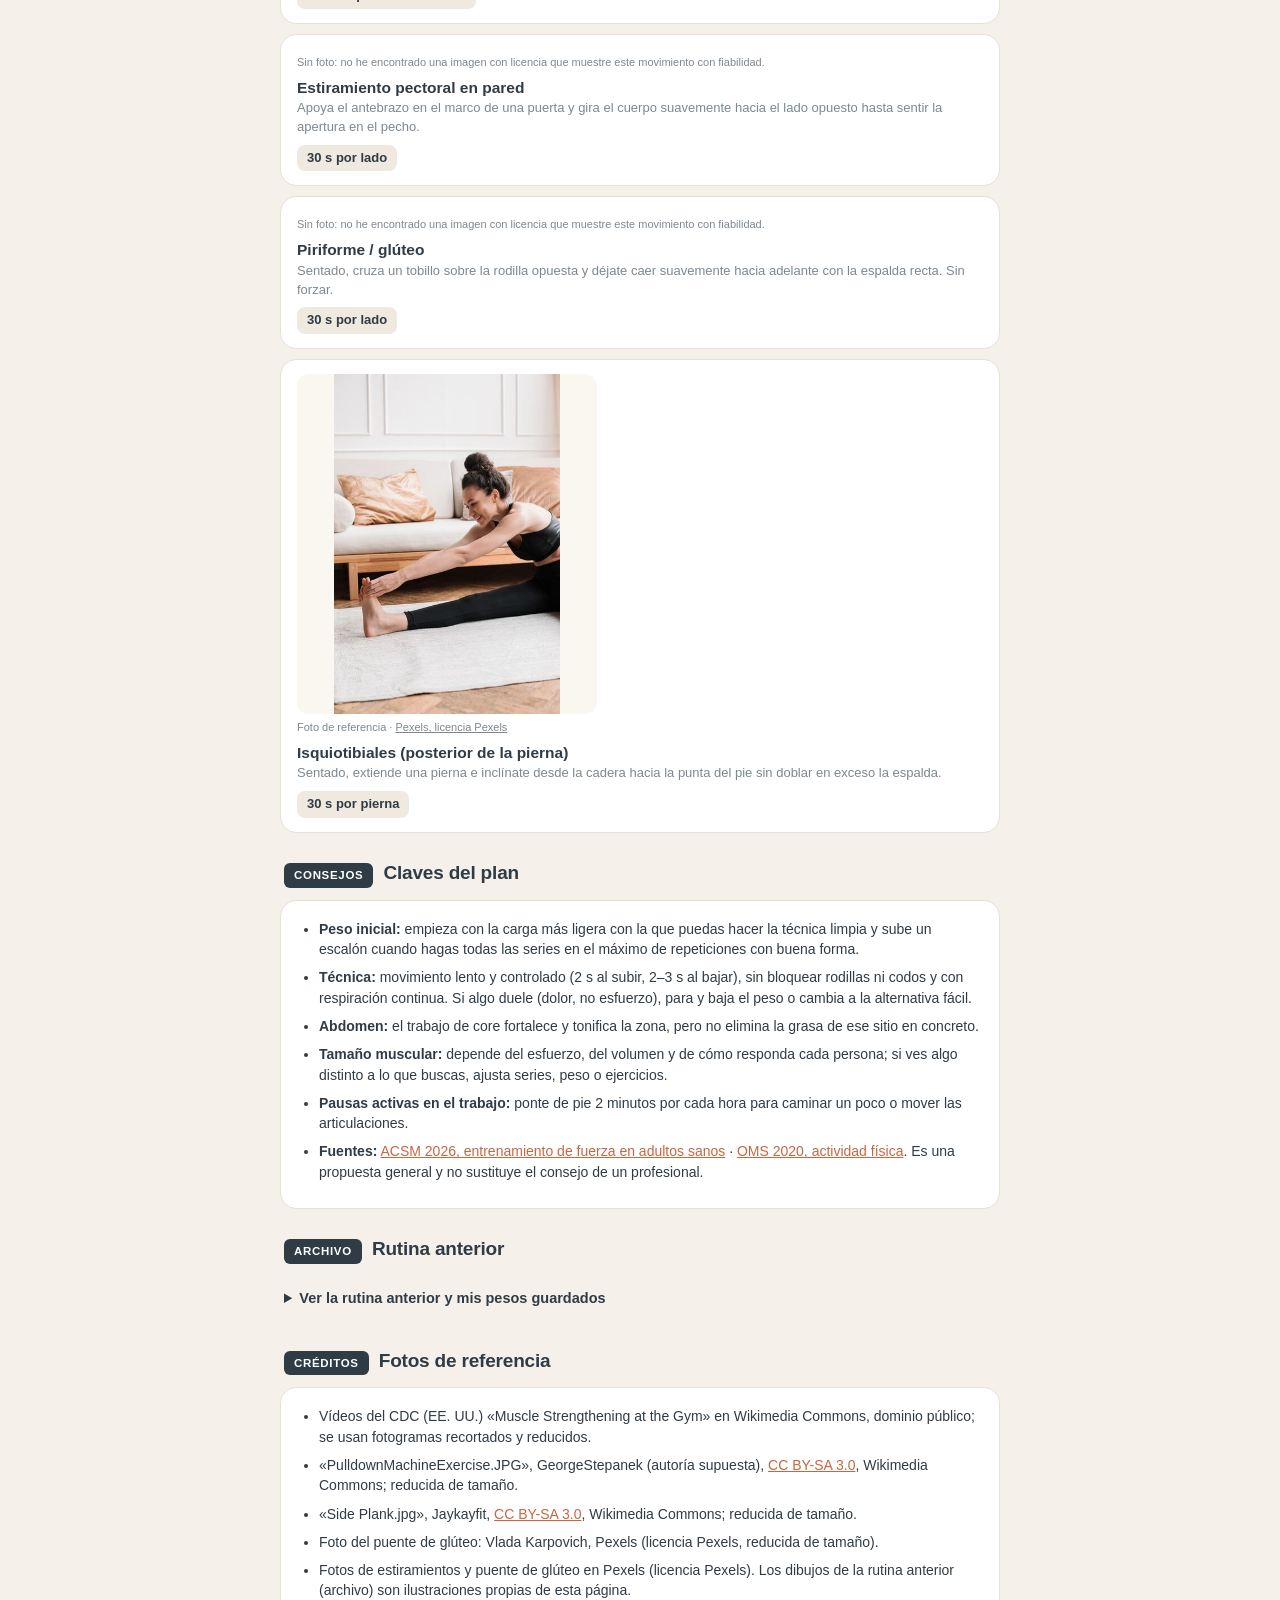
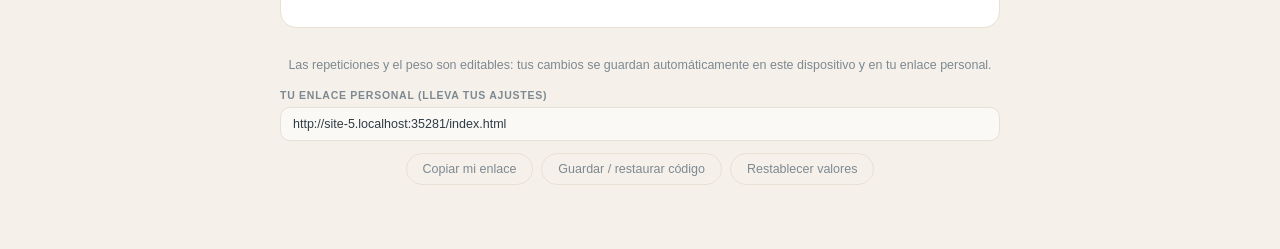
==== commit d95ad86a: "Update index.html" ====
--- a/index.html
+++ b/index.html
@@ -1 +1 @@
-<!doctype html><html lang="es"><head><meta charset="utf-8"><meta name="viewport" content="width=device-width,initial-scale=1"><title>Mi rutina semanal</title><link rel="stylesheet" href="app-v3.css"></head><body><div id="root"></div><script src="app-v5.js"></script></body></html>
+<!doctype html><html lang="es"><head><meta charset="utf-8"><meta name="viewport" content="width=device-width,initial-scale=1"><title>Mi rutina semanal</title><link rel="stylesheet" href="app-v3.css"></head><body><div id="root"></div><script src="app-v6.js"></script></body></html>
